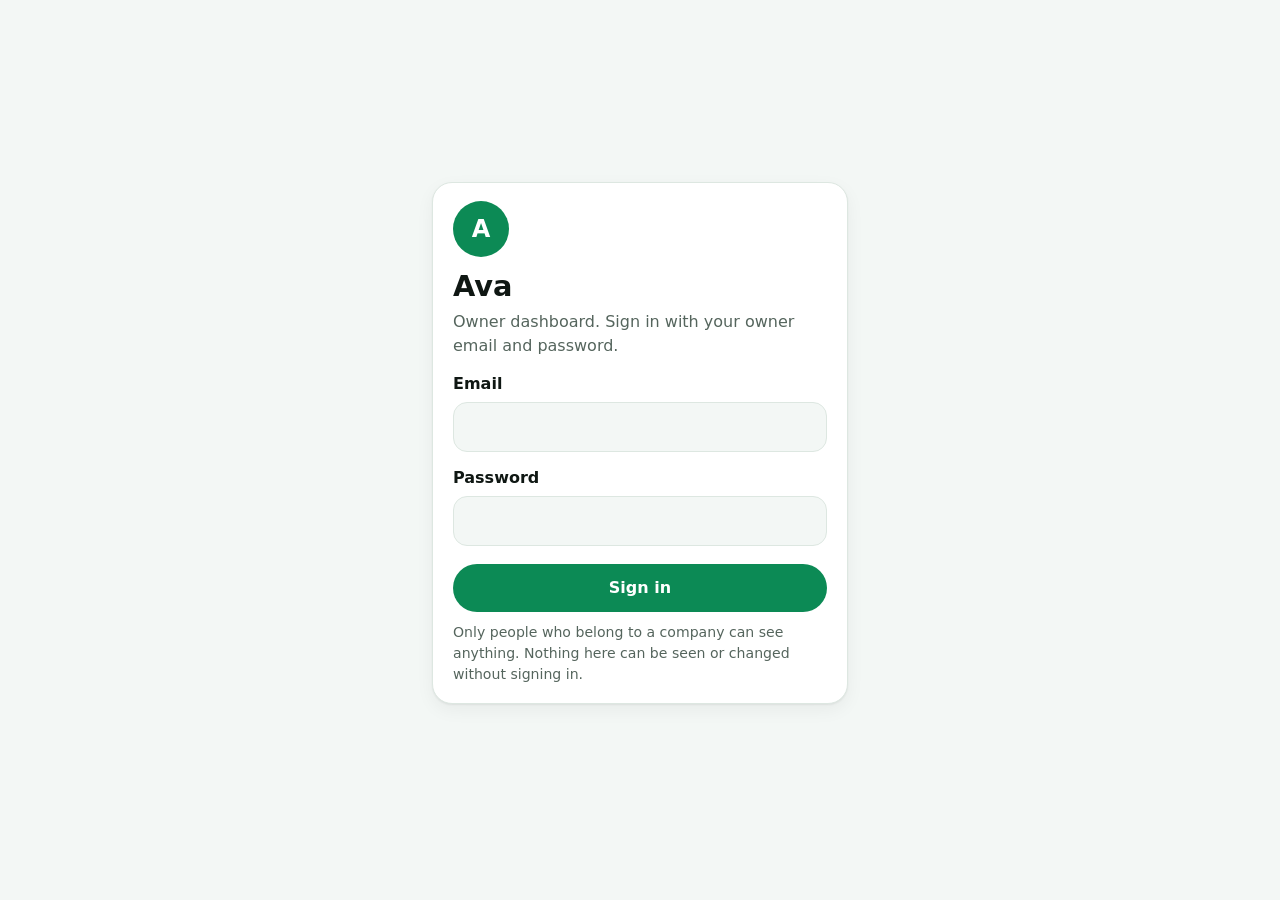
==== index.html @ bf3a56fb "Ava owner dashboard: static page (public project address and public key only) Co-Authored-By: Claude" ====
<!doctype html>
<html lang="en">
<head>
<meta charset="utf-8" />
<meta name="viewport" content="width=device-width, initial-scale=1, viewport-fit=cover" />
<meta name="referrer" content="no-referrer" />
<meta name="color-scheme" content="light dark" />
<meta name="theme-color" content="#0c8a55" />
<meta name="apple-mobile-web-app-capable" content="yes" />
<meta name="apple-mobile-web-app-title" content="Ava" />
<!-- Only this page's own files and the project address are allowed. Nothing else can run or be contacted. -->
<meta http-equiv="Content-Security-Policy" content="default-src 'none'; script-src 'self'; style-src 'self'; img-src 'self' data:; connect-src https://mlkknzwrzjqxydgsbqtu.supabase.co; base-uri 'none'; form-action 'none'" />
<title>Ava</title>
<link rel="icon" href="data:," />
<link rel="stylesheet" href="./css/theme.css" />
<link rel="stylesheet" href="./css/layout.css" />
</head>
<body>

<!-- SIGN IN -->
<main id="signin" class="signin" hidden>
  <div class="card signin-card">
    <div class="brand big" aria-hidden="true">A</div>
    <h1>Ava</h1>
    <p class="muted">Owner dashboard. Sign in with your owner email and password.</p>
    <form id="signin-form" autocomplete="on">
      <label class="field" for="email">Email</label>
      <input id="email" name="username" type="email" autocomplete="username" required />
      <label class="field" for="password">Password</label>
      <input id="password" name="password" type="password" autocomplete="current-password" required />
      <button id="signin-btn" class="btn primary block" type="submit">Sign in</button>
      <p id="signin-error" class="notice bad" role="alert" hidden></p>
    </form>
    <p class="muted small">Only people who belong to a company can see anything. Nothing here can be seen or changed without signing in.</p>
  </div>
</main>

<!-- THE DASHBOARD -->
<div class="app" id="app" hidden>
  <nav class="strip" id="strip" aria-label="Main menu"></nav>
  <aside class="list" id="list" aria-label="List"></aside>
  <header class="top" id="top"></header>
  <main class="main" id="main" tabindex="-1"></main>
  <nav class="tabbar" id="tabbar" aria-label="Main menu"></nav>
</div>
<div id="sheet-root"></div>

<script type="module" src="./js/app.js"></script>
</body>
</html>
---- css/theme.css ----
/* Colours and type for the design preview. Green + black + white. Light and dark.
   "auto" follows the device; the preview control can force Light or Dark (data-theme on the page). */
:root {
  --bg: #f3f7f5; --panel: #ffffff; --card: #ffffff; --tile: #e3f5ec; --tile-ink: #0b6b43; --line: #dde7e1; --hover: #eef5f1; --selected: #e3f5ec;
  --ink: #0f1713; --muted: #55655d; --faint: #8a9992;
  --accent: #0c8a55; --accent-ink: #ffffff; --accent-soft: #d3efe0;
  --hero: #0c8a55; --hero-ink: #ffffff; --hero-soft: rgba(255, 255, 255, 0.18);
  --good: #0b6b43; --good-bg: #dff3e8; --warn: #8a4b00; --warn-bg: #fff1d6; --bad: #a3231a; --bad-bg: #fde6e3; --soon: #5a5f6b; --soon-bg: #eceef2;
  --stop: #c42b1f; --stop-ink: #ffffff; --stop-bg: #fde6e3;
  --pretend: #f59e0b; --pretend-ink: #1a1203;
  --shadow: 0 1px 2px rgba(15, 23, 19, 0.06), 0 6px 18px rgba(15, 23, 19, 0.05);
  --radius: 20px; --radius-sm: 14px;
  --font: system-ui, -apple-system, "Segoe UI", Roboto, "Helvetica Neue", Arial, sans-serif;
}
@media (prefers-color-scheme: dark) {
  :root:not([data-theme="light"]) {
    --bg: #0b0d0c; --panel: #121514; --card: #1a1e1c; --tile: #14302a; --tile-ink: #3fe0b2; --line: #272d2a; --hover: #1d2220; --selected: #17342d;
    --ink: #f3f6f4; --muted: #a0aca6; --faint: #6f7c76;
    --accent: #2bd9aa; --accent-ink: #04201a; --accent-soft: #123a31;
    --hero: #22cfa1; --hero-ink: #03211a; --hero-soft: rgba(3, 33, 26, 0.16);
    --good: #4fe3b6; --good-bg: #123a31; --warn: #ffc56b; --warn-bg: #3a2a0a; --bad: #ff9a90; --bad-bg: #3d1713; --soon: #a9b1bd; --soon-bg: #232830;
    --stop: #ff5a4d; --stop-ink: #1b0300; --stop-bg: #3d1713;
    --shadow: none;
  }
}
:root[data-theme="dark"] {
  --bg: #0b0d0c; --panel: #121514; --card: #1a1e1c; --tile: #14302a; --tile-ink: #3fe0b2; --line: #272d2a; --hover: #1d2220; --selected: #17342d;
  --ink: #f3f6f4; --muted: #a0aca6; --faint: #6f7c76;
  --accent: #2bd9aa; --accent-ink: #04201a; --accent-soft: #123a31;
  --hero: #22cfa1; --hero-ink: #03211a; --hero-soft: rgba(3, 33, 26, 0.16);
  --good: #4fe3b6; --good-bg: #123a31; --warn: #ffc56b; --warn-bg: #3a2a0a; --bad: #ff9a90; --bad-bg: #3d1713; --soon: #a9b1bd; --soon-bg: #232830;
  --stop: #ff5a4d; --stop-ink: #1b0300; --stop-bg: #3d1713;
  --shadow: none;
}
* { box-sizing: border-box; }
html { -webkit-text-size-adjust: 100%; }
body { margin: 0; background: var(--bg); color: var(--ink); font: 16px/1.5 var(--font); }
[hidden] { display: none !important; }
button { font: inherit; color: inherit; }
h1, h2, h3, p { margin: 0; }
.sr-only { position: absolute; width: 1px; height: 1px; overflow: hidden; clip: rect(0 0 0 0); white-space: nowrap; }
:focus-visible { outline: 3px solid var(--accent); outline-offset: 2px; border-radius: 8px; }
@media (prefers-reduced-motion: reduce) { * { transition: none !important; animation: none !important; } }
---- css/layout.css ----
/* Layout and components for the design preview.
   Computer (900px and wider): thin icon strip | wider list panel | main area, with the branch switcher and Emergency stop in the top bar.
   Phone: one column, big rounded cards, bottom tab bar. */

.app { display: grid; height: 100vh; height: 100dvh; grid-template-columns: 6.25rem clamp(15rem, 32vw, 21.5rem) minmax(0, 1fr); grid-template-rows: auto minmax(0, 1fr); grid-template-areas: "strip list top" "strip list main"; }
.strip { grid-area: strip; background: var(--panel); border-right: 1px solid var(--line); display: flex; flex-direction: column; align-items: center; gap: 6px; padding: 14px 0; overflow-y: auto; }
.list { grid-area: list; background: var(--panel); border-right: 1px solid var(--line); overflow-y: auto; display: flex; flex-direction: column; min-width: 0; }
.top { grid-area: top; background: var(--bg); border-bottom: 1px solid var(--line); padding: 12px 24px; display: flex; flex-direction: column; gap: 8px; min-width: 0; }
.main { grid-area: main; overflow-y: auto; padding: 22px 24px 48px; min-width: 0; outline: none; }
.tabbar { grid-area: tabs; display: none; }

/* ---- icon strip ---- */
.brand { width: 46px; height: 46px; border-radius: 50%; background: var(--accent); color: var(--accent-ink); display: grid; place-items: center; font-weight: 800; font-size: 1.25rem; margin-bottom: 10px; flex: 0 0 auto; }
.strip-btn { position: relative; width: calc(100% - 14px); padding: 9px 2px 7px; border: 0; background: none; border-radius: 16px; color: var(--muted); display: flex; flex-direction: column; align-items: center; gap: 3px; cursor: pointer; font-size: .75rem; font-weight: 600; line-height: 1.15; text-align: center; }
.strip-btn > span:not(.dotsoon) { display: block; max-width: 100%; white-space: nowrap; letter-spacing: 0; }
.strip-btn:hover { background: var(--hover); color: var(--ink); }
.strip-btn[aria-current="page"] { background: var(--selected); color: var(--accent); }
.strip-btn .dotsoon { position: absolute; top: 6px; right: 14px; width: 8px; height: 8px; border-radius: 50%; background: var(--faint); }
.strip-gap { flex: 1 1 auto; }

/* ---- top bar ---- */
.top-row { display: flex; align-items: center; gap: 10px; min-width: 0; }
.top .brand { display: none; margin: 0; width: 40px; height: 40px; font-size: 1.1rem; }
.branch { position: relative; flex: 1 1 auto; min-width: 0; max-width: 26rem; display: flex; align-items: center; gap: 8px; background: var(--card); border: 1px solid var(--line); border-radius: 999px; padding: 0 14px; height: 48px; }
.branch select { appearance: none; -webkit-appearance: none; border: 0; background: transparent; color: var(--ink); font: inherit; font-weight: 700; width: 100%; min-width: 0; height: 100%; padding-right: 8px; text-overflow: ellipsis; cursor: pointer; }
.branch select:disabled { cursor: default; opacity: 1; -webkit-text-fill-color: var(--ink); }
.branch select option { color: #111; background: #fff; }
.branch .caret { color: var(--muted); font-size: .8rem; pointer-events: none; }
.btn { display: inline-flex; align-items: center; justify-content: center; gap: 8px; min-height: 48px; padding: 0 20px; border-radius: 999px; border: 2px solid transparent; font-weight: 700; cursor: pointer; background: var(--card); color: var(--ink); }
.btn:disabled { opacity: .5; cursor: not-allowed; }
.btn.stop { background: var(--stop); color: var(--stop-ink); flex: 0 0 auto; }
.btn.resume { background: var(--accent); color: var(--accent-ink); flex: 0 0 auto; }
.btn.primary { background: var(--accent); color: var(--accent-ink); }
.btn.ghost { border-color: var(--line); background: transparent; }
.btn.block { width: 100%; }
.pretend { background: var(--pretend); color: var(--pretend-ink); border-radius: 12px; padding: 6px 12px; font-size: .88rem; }
.stopped { background: var(--stop-bg); color: var(--bad); border: 2px solid var(--stop); border-radius: 12px; padding: 8px 12px; font-size: .92rem; font-weight: 600; }
.scopenote { color: var(--muted); font-size: .85rem; display: flex; gap: 6px; align-items: center; }

/* ---- list panel ---- */
.list-head { padding: 18px 18px 8px; position: sticky; top: 0; background: var(--panel); z-index: 2; }
.list-head h2 { font-size: 1.15rem; margin-bottom: 10px; display: flex; align-items: center; gap: 8px; }
.searchbox { display: flex; align-items: center; gap: 8px; background: var(--bg); border: 1px solid var(--line); border-radius: 999px; padding: 0 14px; height: 42px; color: var(--muted); }
.searchbox input { flex: 1; min-width: 0; border: 0; background: transparent; color: var(--ink); font: inherit; height: 100%; outline: none; }
.list-body { padding: 6px 10px 20px; display: flex; flex-direction: column; gap: 2px; }
.list-label { font-size: .78rem; text-transform: uppercase; letter-spacing: .06em; color: var(--faint); padding: 14px 10px 4px; font-weight: 700; }
.item { display: block; width: 100%; text-align: left; background: none; border: 0; border-radius: 14px; padding: 10px 12px; cursor: pointer; }
.item:hover { background: var(--hover); }
.item[aria-current="true"] { background: var(--selected); }
.item .t { font-weight: 650; display: block; overflow: hidden; text-overflow: ellipsis; }
.item .s { color: var(--muted); font-size: .86rem; display: block; margin-top: 1px; }
.item .row { display: flex; justify-content: space-between; align-items: center; gap: 8px; }
.item.soon { opacity: .7; cursor: default; }
.empty { color: var(--muted); text-align: center; padding: 28px 12px; }

/* ---- cards and parts ---- */
.page-title { font-size: 1.5rem; font-weight: 800; margin: 2px 0 14px; display: flex; align-items: center; gap: 10px; flex-wrap: wrap; }
.back { display: none; align-items: center; gap: 4px; background: none; border: 0; color: var(--accent); font-weight: 700; padding: 6px 0; margin-bottom: 4px; cursor: pointer; }
.card { background: var(--card); border: 1px solid var(--line); border-radius: var(--radius); padding: 18px 20px; box-shadow: var(--shadow); margin-bottom: 14px; }
.card h3 { font-size: 1.05rem; margin-bottom: 4px; }
.muted { color: var(--muted); }
.small { font-size: .88rem; }
.hero { background: var(--hero); color: var(--hero-ink); border: 0; position: relative; }
.hero .label { font-size: .92rem; font-weight: 600; opacity: .9; display: flex; align-items: center; gap: 6px; }
.hero .big { font-size: 2.1rem; font-weight: 800; line-height: 1.15; margin: 6px 0 2px; }
.hero .sub { opacity: .92; }
.hero .pill { position: absolute; top: 16px; right: 16px; }
.pill-btn { display: inline-flex; align-items: center; gap: 6px; background: transparent; color: inherit; border: 1.5px solid currentColor; border-radius: 999px; padding: 8px 16px; font-weight: 700; cursor: pointer; min-height: 40px; }
.pill-btn:disabled { opacity: .45; cursor: not-allowed; }
.latest { display: flex; align-items: center; gap: 10px; background: var(--card); border: 1px solid var(--line); border-radius: 0 0 var(--radius) var(--radius); padding: 10px 16px; margin: -16px 0 14px; padding-top: 22px; font-size: .92rem; color: var(--muted); }
.latest .txt { flex: 1; min-width: 0; overflow: hidden; text-overflow: ellipsis; white-space: nowrap; color: var(--ink); }
.latest button { background: none; border: 0; color: var(--accent); font-weight: 700; cursor: pointer; white-space: nowrap; }

.tiles { display: grid; grid-template-columns: repeat(4, 1fr); gap: 8px; }
.tile { position: relative; display: flex; flex-direction: column; align-items: center; gap: 8px; background: none; border: 0; padding: 6px 2px; cursor: pointer; font-weight: 600; font-size: .92rem; text-align: center; }
.tile .ic { width: 62px; height: 62px; border-radius: 20px; background: var(--tile); color: var(--tile-ink); display: grid; place-items: center; }
.tile.danger .ic { background: var(--stop-bg); color: var(--stop); }
.tile:disabled { opacity: .5; cursor: not-allowed; }
.tile .flag { position: absolute; top: -2px; right: 6px; font-size: .66rem; font-weight: 800; background: var(--soon-bg); color: var(--soon); border-radius: 999px; padding: 1px 7px; }

.badge { display: inline-block; font-size: .78rem; font-weight: 700; padding: 2px 10px; border-radius: 999px; background: var(--soon-bg); color: var(--soon); white-space: nowrap; }
.badge.good { background: var(--good-bg); color: var(--good); }
.badge.warn { background: var(--warn-bg); color: var(--warn); }
.badge.bad { background: var(--bad-bg); color: var(--bad); }
.badge.soon { background: var(--soon-bg); color: var(--soon); }
.bar { height: 10px; background: var(--line); border-radius: 999px; overflow: hidden; margin: 8px 0 4px; }
.bar > span { display: block; height: 100%; width: 100%; background: var(--accent); transform-origin: left center; transform: scaleX(0); }
@media (prefers-reduced-motion: no-preference) { .bar > span { transition: transform .4s ease; } }
.row2 { display: flex; justify-content: space-between; align-items: flex-start; gap: 10px; }
.cardlist { display: grid; gap: 0; }
.cardlist > .li { padding: 12px 0; border-top: 1px solid var(--line); }
.cardlist > .li:first-child { border-top: 0; padding-top: 2px; }
.when { color: var(--faint); font-size: .82rem; }
.notice { border-radius: 14px; padding: 12px 14px; margin: 12px 0; background: var(--good-bg); color: var(--good); font-weight: 600; }
.notice.warn { background: var(--warn-bg); color: var(--warn); }
.kv { display: grid; grid-template-columns: 9rem 1fr; gap: 6px 14px; margin-top: 10px; }
.kv dt { color: var(--muted); } .kv dd { margin: 0; }
.previewbar { border: 2px dashed var(--line); border-radius: 16px; padding: 10px 14px; margin-bottom: 16px; display: flex; flex-wrap: wrap; gap: 8px 18px; align-items: center; font-size: .88rem; color: var(--muted); }
.seg { display: inline-flex; background: var(--bg); border: 1px solid var(--line); border-radius: 999px; padding: 3px; gap: 2px; }
.seg button { border: 0; background: transparent; border-radius: 999px; padding: 5px 12px; cursor: pointer; font-weight: 650; color: var(--muted); display: inline-flex; align-items: center; gap: 5px; }
.seg button[aria-pressed="true"] { background: var(--accent); color: var(--accent-ink); }
.soonbox { border: 2px dashed var(--line); border-radius: var(--radius); padding: 22px; text-align: center; margin-bottom: 14px; }
.soonbox p { max-width: 34rem; margin: 8px auto 0; color: var(--muted); }
.ghostrow { display: flex; justify-content: space-between; gap: 10px; padding: 12px 14px; border: 1px dashed var(--line); border-radius: 14px; color: var(--muted); margin-bottom: 8px; }
.board { display: grid; grid-template-columns: repeat(4, minmax(0, 1fr)); gap: 10px; margin-top: 14px; }
.board > div { border: 1px dashed var(--line); border-radius: 14px; padding: 12px 10px; min-height: 120px; color: var(--muted); font-size: .88rem; }
.board b { display: block; color: var(--ink); margin-bottom: 6px; }

/* ---- sheet (opens from the bottom on a phone, in the middle on a computer) ---- */
.overlay { position: fixed; inset: 0; background: rgba(0, 0, 0, .5); display: grid; place-items: center; z-index: 20; padding: 16px; }
.sheet { background: var(--card); color: var(--ink); border-radius: 24px; padding: 22px; width: min(30rem, 100%); max-height: 88vh; overflow: auto; border: 1px solid var(--line); }
.sheet h2 { font-size: 1.25rem; margin-bottom: 6px; }
.sheet .menu { display: grid; gap: 4px; margin-top: 10px; }
.sheet .menu button { display: flex; align-items: center; gap: 12px; text-align: left; background: none; border: 0; padding: 12px; border-radius: 14px; cursor: pointer; font-weight: 650; }
.sheet .menu button:hover { background: var(--hover); }

/* ---- PHONE ---- */
@media (max-width: 899px) {
  .app { grid-template-columns: minmax(0, 1fr); grid-template-rows: auto minmax(0, 1fr) auto; grid-template-areas: "top" "main" "tabs"; }
  .strip { display: none; }
  .list { grid-area: main; border-right: 0; background: var(--bg); }
  .list-head { background: var(--bg); }
  .app[data-pane="main"] .list { display: none; }
  .app[data-pane="list"] .main { display: none; }
  .top { padding: 10px 14px 8px; }
  .branch { height: 44px; }
  .btn.stop, .btn.resume { min-height: 44px; padding: 0 14px; }
  .main { padding: 14px 14px 24px; }
  .page-title { font-size: 1.35rem; }
  .app[data-pane="main"][data-section]:not([data-section="home"]) .back { display: inline-flex; }
  .item { background: var(--card); border: 1px solid var(--line); border-radius: var(--radius-sm); padding: 14px; margin-bottom: 8px; }
  .item[aria-current="true"] { background: var(--card); }
  .list-body { padding: 6px 14px 20px; gap: 0; }
  .list-label { padding-left: 4px; }
  .tabbar { display: grid; grid-template-columns: repeat(5, 1fr); background: var(--panel); border-top: 1px solid var(--line); padding-bottom: env(safe-area-inset-bottom); }
  .tab { position: relative; border: 0; background: none; padding: 8px 2px 8px; display: flex; flex-direction: column; align-items: center; gap: 2px; font-size: .74rem; font-weight: 650; color: var(--muted); cursor: pointer; min-height: 62px; }
  .tab[aria-current="page"] { color: var(--accent); }
  .tab .dotsoon { position: absolute; top: 8px; right: calc(50% - 20px); width: 8px; height: 8px; border-radius: 50%; background: var(--faint); }
  .hero .big { font-size: 1.8rem; }
  .overlay { align-items: end; padding: 0; }
  .sheet { border-radius: 24px 24px 0 0; width: 100%; padding-bottom: calc(22px + env(safe-area-inset-bottom)); }
  .kv { grid-template-columns: 1fr; gap: 0; } .kv dd { margin-bottom: 8px; }
  .board { grid-template-columns: repeat(2, minmax(0, 1fr)); }
  .phone-only { display: block; }
}
@media (min-width: 900px) { .phone-only { display: none; } }
@media (max-width: 380px) { .tile .ic { width: 54px; height: 54px; } .btn.stop span.long { display: none; } }

.textbtn { background: none; border: 0; color: var(--accent); font-weight: 700; cursor: pointer; padding: 4px 0; }

@media (max-width: 899px) { .wide-only { display: none; } .top .brand { display: none; } }
@media (max-width: 899px) { .branch > svg { display: none; } .branch { padding: 0 12px; } .btn.stop, .btn.resume { padding: 0 12px; gap: 6px; font-size: .95rem; } }

/* ---- real dashboard additions ---- */
.signin { min-height: 100vh; min-height: 100dvh; display: grid; place-items: center; padding: 20px; background: var(--bg); }
.signin-card { width: min(26rem, 100%); }
.signin-card h1 { font-size: 1.8rem; margin: 6px 0 2px; }
.brand.big { width: 56px; height: 56px; font-size: 1.5rem; margin: 0 0 8px; }
.field { display: block; margin-top: 14px; font-weight: 650; }
input[type="email"], input[type="password"], input[type="search"] { font: inherit; }
.signin-card input { width: 100%; height: 50px; margin-top: 6px; padding: 0 14px; border-radius: 14px; border: 1px solid var(--line); background: var(--bg); color: var(--ink); }
.signin-card .btn { margin: 18px 0 10px; }
.notice.bad { background: var(--bad-bg); color: var(--bad); }
.notice.neutral { background: var(--card); color: var(--ink); border: 1px solid var(--line); font-weight: 500; }
.notice.wait { background: var(--accent-soft); color: var(--accent); }
.notice details { margin-top: 4px; font-weight: 400; font-size: .85rem; }
.loaderr { margin-bottom: 14px; }
.chips { display: flex; flex-wrap: wrap; gap: 6px; margin-top: 10px; }
.chips button { border: 1px solid var(--line); background: var(--bg); border-radius: 999px; padding: 4px 12px; cursor: pointer; font-weight: 650; color: var(--muted); }
.chips button[aria-pressed="true"] { background: var(--accent); color: var(--accent-ink); border-color: var(--accent); }
.bigbtn { min-height: 58px; font-size: 1.05rem; }
.foot { text-align: center; color: var(--faint); font-size: .85rem; margin-top: 18px; }
.sheet .rowbtn { display: flex; align-items: center; gap: 12px; width: 100%; text-align: left; background: none; border: 0; padding: 12px; border-radius: 14px; cursor: pointer; font-weight: 650; }
.sheet .rowbtn:hover { background: var(--hover); }
.sheet h3 { margin: 16px 0 6px; font-size: .95rem; color: var(--muted); }
.mainnote { color: var(--muted); font-size: .88rem; margin: -4px 0 14px; }
details.d { margin-top: 6px; font-size: .85rem; color: var(--muted); }
.strip-foot { margin-top: auto; display: flex; flex-direction: column; align-items: center; gap: 6px; width: 100%; }
.linkrow { display: block; width: 100%; text-align: left; background: none; border: 0; cursor: pointer; color: inherit; }
.card.item { display: block; text-align: left; cursor: pointer; width: 100%; }
.card.item .t { font-weight: 700; }
.pick { width: 100%; height: 48px; margin-top: 6px; padding: 0 12px; border-radius: 14px; border: 1px solid var(--line); background: var(--bg); color: var(--ink); font: inherit; }
.bigbtn { min-height: 56px; margin-top: 12px; }
/* keep the content readable on very wide screens */
.main > * { max-width: 56rem; margin-left: auto; margin-right: auto; }
/* a very long word (for example a long company name with no spaces) must wrap, never push the page sideways */
.main, .list, .top, .sheet { overflow-wrap: anywhere; }
.page-title { min-width: 0; }
.main { overflow-x: hidden; }
/* hero: the Run search button never sits on top of the text */
.hero .label { padding-right: 9.5rem; }
.tile, .tile span { overflow-wrap: normal; word-break: normal; hyphens: none; }
@media (max-width: 899px) {
  .hero .pill { position: static; margin-top: 14px; }
  .hero .label { padding-right: 0; }
  .tile { font-size: .85rem; }
}
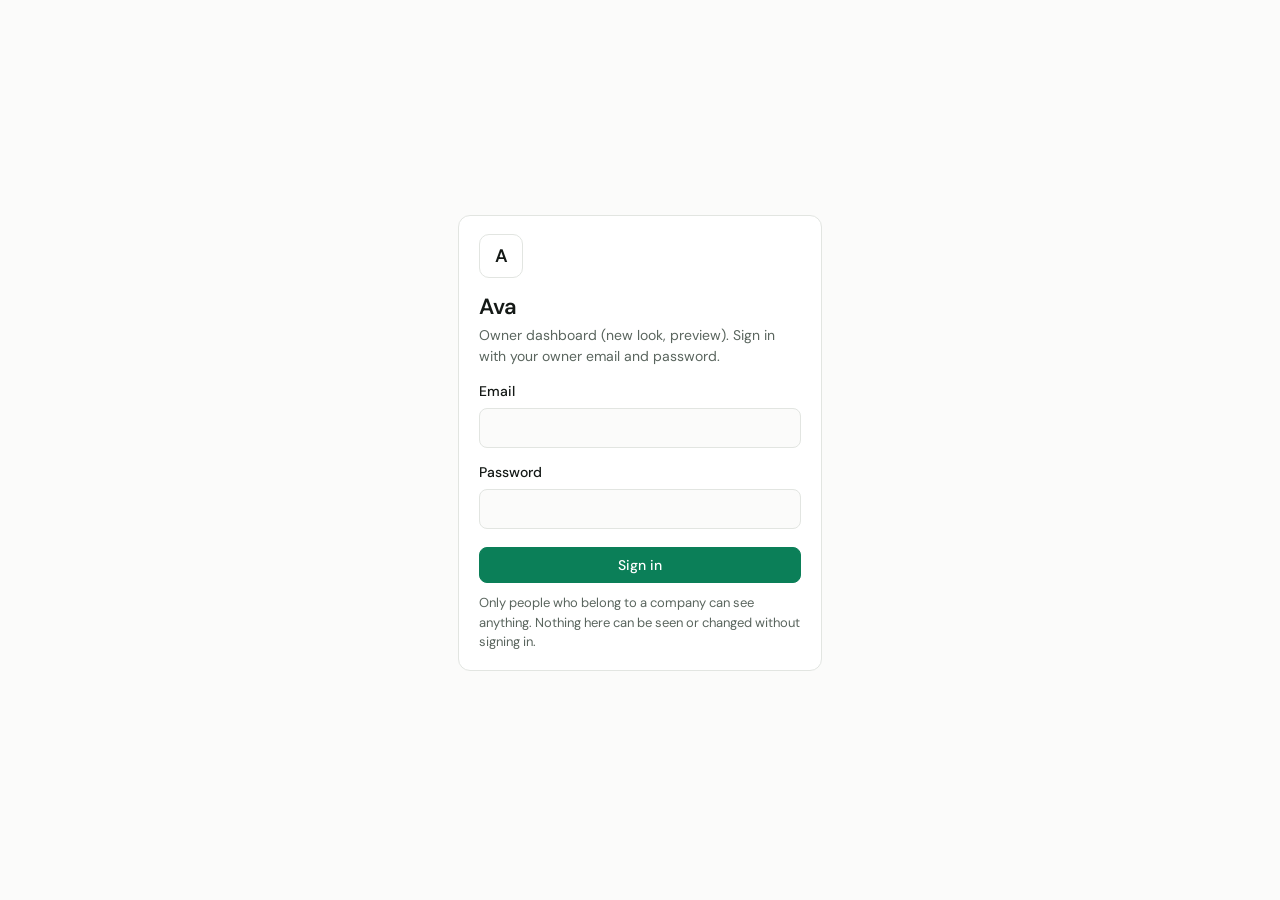
==== commit 68951bb9: "Dashboard look 3 at the normal address" ====
--- a/index.html
+++ b/index.html
@@ -5,15 +5,17 @@
 <meta name="viewport" content="width=device-width, initial-scale=1, viewport-fit=cover" />
 <meta name="referrer" content="no-referrer" />
 <meta name="color-scheme" content="light dark" />
-<meta name="theme-color" content="#0c8a55" />
+<meta name="theme-color" content="#0d0f0e" />
 <meta name="apple-mobile-web-app-capable" content="yes" />
 <meta name="apple-mobile-web-app-title" content="Ava" />
 <!-- Only this page's own files and the project address are allowed. Nothing else can run or be contacted. -->
-<meta http-equiv="Content-Security-Policy" content="default-src 'none'; script-src 'self'; style-src 'self'; img-src 'self' data:; connect-src https://mlkknzwrzjqxydgsbqtu.supabase.co; base-uri 'none'; form-action 'none'" />
+<meta http-equiv="Content-Security-Policy" content="default-src 'none'; script-src 'self'; style-src 'self'; font-src 'self'; img-src 'self' data:; connect-src https://mlkknzwrzjqxydgsbqtu.supabase.co; base-uri 'none'; form-action 'none'" />
 <title>Ava</title>
 <link rel="icon" href="data:," />
 <link rel="stylesheet" href="./css/theme.css" />
 <link rel="stylesheet" href="./css/layout.css" />
+<link rel="stylesheet" href="./css/parts.css" />
+<link rel="stylesheet" href="./css/screens.css" />
 </head>
 <body>
 
@@ -22,7 +24,7 @@
   <div class="card signin-card">
     <div class="brand big" aria-hidden="true">A</div>
     <h1>Ava</h1>
-    <p class="muted">Owner dashboard. Sign in with your owner email and password.</p>
+    <p class="muted">Owner dashboard (new look, preview). Sign in with your owner email and password.</p>
     <form id="signin-form" autocomplete="on">
       <label class="field" for="email">Email</label>
       <input id="email" name="username" type="email" autocomplete="username" required />
@@ -37,9 +39,10 @@
 
 <!-- THE DASHBOARD -->
 <div class="app" id="app" hidden>
+  <div class="pausebar" id="pausebar" role="alert" hidden></div>
   <nav class="strip" id="strip" aria-label="Main menu"></nav>
-  <aside class="list" id="list" aria-label="List"></aside>
   <header class="top" id="top"></header>
+  <aside class="panel" id="panel" aria-label="In this section"></aside>
   <main class="main" id="main" tabindex="-1"></main>
   <nav class="tabbar" id="tabbar" aria-label="Main menu"></nav>
 </div>
--- a/css/theme.css
+++ b/css/theme.css
@@ -1,43 +1,51 @@
-/* Colours and type for the design preview. Green + black + white. Light and dark.
-   "auto" follows the device; the preview control can force Light or Dark (data-theme on the page). */
+/* Ava owner dashboard, look 3. Fonts are bundled (no outside request). Colours are the approved tokens, light and dark.
+   Appearance "Auto" follows the device; Light and Dark are forced with data-theme on the page.
+   Colour rules: green only for the ONE main button on a screen, the selected menu item, and "on" or "healthy". Amber = needs attention. Red = paused, danger, errors. */
+@font-face { font-family: "DM Sans"; font-style: normal; font-weight: 400; font-display: swap; src: url("../fonts/dm-sans-400.woff2") format("woff2"); }
+@font-face { font-family: "DM Sans"; font-style: normal; font-weight: 500; font-display: swap; src: url("../fonts/dm-sans-500.woff2") format("woff2"); }
+@font-face { font-family: "DM Sans"; font-style: normal; font-weight: 600; font-display: swap; src: url("../fonts/dm-sans-600.woff2") format("woff2"); }
+
 :root {
-  --bg: #f3f7f5; --panel: #ffffff; --card: #ffffff; --tile: #e3f5ec; --tile-ink: #0b6b43; --line: #dde7e1; --hover: #eef5f1; --selected: #e3f5ec;
-  --ink: #0f1713; --muted: #55655d; --faint: #8a9992;
-  --accent: #0c8a55; --accent-ink: #ffffff; --accent-soft: #d3efe0;
-  --hero: #0c8a55; --hero-ink: #ffffff; --hero-soft: rgba(255, 255, 255, 0.18);
-  --good: #0b6b43; --good-bg: #dff3e8; --warn: #8a4b00; --warn-bg: #fff1d6; --bad: #a3231a; --bad-bg: #fde6e3; --soon: #5a5f6b; --soon-bg: #eceef2;
-  --stop: #c42b1f; --stop-ink: #ffffff; --stop-bg: #fde6e3;
-  --pretend: #f59e0b; --pretend-ink: #1a1203;
-  --shadow: 0 1px 2px rgba(15, 23, 19, 0.06), 0 6px 18px rgba(15, 23, 19, 0.05);
-  --radius: 20px; --radius-sm: 14px;
-  --font: system-ui, -apple-system, "Segoe UI", Roboto, "Helvetica Neue", Arial, sans-serif;
+  --bg: #fbfbfa; --panel: #f4f5f3; --rail: #eef0ed; --card: #ffffff; --line: #e2e5e1; --text: #141916; --muted: #5a655e;
+  --accent: #0b7f58; --accentText: #0a7a55; --accentSoft: rgba(11, 127, 88, .10); --onAccent: #ffffff; --dot: #18a36b;
+  --warn: #8a5d05; --warnSoft: rgba(138, 93, 5, .10); --danger: #b83232; --dangerSoft: rgba(184, 50, 50, .08); --track: #e6e9e5; --sel: #e9ece8;
+  --overlay: rgba(20, 25, 22, .38);
+  --font: "DM Sans", system-ui, -apple-system, "Segoe UI", Roboto, Arial, sans-serif;
+  --s: 1;
+  --row: 44px;
+  color-scheme: light;
 }
 @media (prefers-color-scheme: dark) {
   :root:not([data-theme="light"]) {
-    --bg: #0b0d0c; --panel: #121514; --card: #1a1e1c; --tile: #14302a; --tile-ink: #3fe0b2; --line: #272d2a; --hover: #1d2220; --selected: #17342d;
-    --ink: #f3f6f4; --muted: #a0aca6; --faint: #6f7c76;
-    --accent: #2bd9aa; --accent-ink: #04201a; --accent-soft: #123a31;
-    --hero: #22cfa1; --hero-ink: #03211a; --hero-soft: rgba(3, 33, 26, 0.16);
-    --good: #4fe3b6; --good-bg: #123a31; --warn: #ffc56b; --warn-bg: #3a2a0a; --bad: #ff9a90; --bad-bg: #3d1713; --soon: #a9b1bd; --soon-bg: #232830;
-    --stop: #ff5a4d; --stop-ink: #1b0300; --stop-bg: #3d1713;
-    --shadow: none;
+    --bg: #0d0f0e; --panel: #101312; --rail: #0b0d0c; --card: #141816; --line: #232927; --text: #e2e6e3; --muted: #9aa59f;
+    --accent: #2fbf7c; --accentText: #52d89b; --accentSoft: rgba(47, 191, 124, .13); --onAccent: #06150e; --dot: #3dd68c;
+    --warn: #e8b65f; --warnSoft: rgba(232, 182, 95, .12); --danger: #ff7a7a; --dangerSoft: rgba(255, 122, 122, .10); --track: #252c29; --sel: #181d1b;
+    --overlay: rgba(0, 0, 0, .55);
+    color-scheme: dark;
   }
 }
 :root[data-theme="dark"] {
-  --bg: #0b0d0c; --panel: #121514; --card: #1a1e1c; --tile: #14302a; --tile-ink: #3fe0b2; --line: #272d2a; --hover: #1d2220; --selected: #17342d;
-  --ink: #f3f6f4; --muted: #a0aca6; --faint: #6f7c76;
-  --accent: #2bd9aa; --accent-ink: #04201a; --accent-soft: #123a31;
-  --hero: #22cfa1; --hero-ink: #03211a; --hero-soft: rgba(3, 33, 26, 0.16);
-  --good: #4fe3b6; --good-bg: #123a31; --warn: #ffc56b; --warn-bg: #3a2a0a; --bad: #ff9a90; --bad-bg: #3d1713; --soon: #a9b1bd; --soon-bg: #232830;
-  --stop: #ff5a4d; --stop-ink: #1b0300; --stop-bg: #3d1713;
-  --shadow: none;
+  --bg: #0d0f0e; --panel: #101312; --rail: #0b0d0c; --card: #141816; --line: #232927; --text: #e2e6e3; --muted: #9aa59f;
+  --accent: #2fbf7c; --accentText: #52d89b; --accentSoft: rgba(47, 191, 124, .13); --onAccent: #06150e; --dot: #3dd68c;
+  --warn: #e8b65f; --warnSoft: rgba(232, 182, 95, .12); --danger: #ff7a7a; --dangerSoft: rgba(255, 122, 122, .10); --track: #252c29; --sel: #181d1b;
+  --overlay: rgba(0, 0, 0, .55);
+  color-scheme: dark;
 }
+/* text size (Settings > General) and row density */
+:root[data-size="small"] { --s: .93; }
+:root[data-size="large"] { --s: 1.14; }
+:root[data-density="compact"] { --row: 36px; }
+
 * { box-sizing: border-box; }
-html { -webkit-text-size-adjust: 100%; }
-body { margin: 0; background: var(--bg); color: var(--ink); font: 16px/1.5 var(--font); }
+html { font-size: calc(14px * var(--s)); -webkit-text-size-adjust: 100%; }
+body { margin: 0; background: var(--bg); color: var(--text); font: 400 1rem/1.5 var(--font); -webkit-font-smoothing: antialiased; }
 [hidden] { display: none !important; }
-button { font: inherit; color: inherit; }
-h1, h2, h3, p { margin: 0; }
+button, input, select, textarea { font: inherit; color: inherit; }
+h1, h2, h3, h4, p { margin: 0; }
+h1, h2, h3, h4, strong, b { font-weight: 600; }
+a { color: inherit; }
 .sr-only { position: absolute; width: 1px; height: 1px; overflow: hidden; clip: rect(0 0 0 0); white-space: nowrap; }
-:focus-visible { outline: 3px solid var(--accent); outline-offset: 2px; border-radius: 8px; }
+:focus-visible { outline: 2px solid var(--text); outline-offset: 2px; border-radius: 6px; }
+::selection { background: var(--accentSoft); }
 @media (prefers-reduced-motion: reduce) { * { transition: none !important; animation: none !important; } }
+.ico { flex: 0 0 auto; display: block; }
--- a/css/layout.css
+++ b/css/layout.css
@@ -1,197 +1,101 @@
-/* Layout and components for the design preview.
-   Computer (900px and wider): thin icon strip | wider list panel | main area, with the branch switcher and Emergency stop in the top bar.
-   Phone: one column, big rounded cards, bottom tab bar. */
+/* The frame: pause bar, left strip (76px), side panel (224px), top bar, main area; on a phone one column with a bottom bar. */
+.app { display: grid; height: 100vh; height: 100dvh; grid-template-columns: 76px 224px minmax(0, 1fr); grid-template-rows: auto 56px minmax(0, 1fr);
+  grid-template-areas: "pause pause pause" "strip top top" "strip panel main"; background: var(--bg); }
+.pausebar { grid-area: pause; display: flex; align-items: center; justify-content: center; gap: 14px; flex-wrap: wrap; min-height: 40px; padding: 6px 16px; background: var(--dangerSoft); color: var(--danger); border-bottom: 1px solid var(--line); font-weight: 500; }
+.strip { grid-area: strip; background: var(--rail); border-right: 1px solid var(--line); display: flex; flex-direction: column; align-items: center; gap: 4px; padding: 10px 0 12px; overflow-y: auto; }
+.top { grid-area: top; background: var(--bg); border-bottom: 1px solid var(--line); padding: 0 20px; display: flex; align-items: center; gap: 12px; min-width: 0; }
+.panel { grid-area: panel; background: var(--panel); border-right: 1px solid var(--line); overflow-y: auto; display: flex; flex-direction: column; min-width: 0; }
+.main { grid-area: main; overflow-y: auto; min-width: 0; outline: none; padding: 24px 28px 56px; overflow-wrap: anywhere; }
+.tabbar { display: none; }
 
-.app { display: grid; height: 100vh; height: 100dvh; grid-template-columns: 6.25rem clamp(15rem, 32vw, 21.5rem) minmax(0, 1fr); grid-template-rows: auto minmax(0, 1fr); grid-template-areas: "strip list top" "strip list main"; }
-.strip { grid-area: strip; background: var(--panel); border-right: 1px solid var(--line); display: flex; flex-direction: column; align-items: center; gap: 6px; padding: 14px 0; overflow-y: auto; }
-.list { grid-area: list; background: var(--panel); border-right: 1px solid var(--line); overflow-y: auto; display: flex; flex-direction: column; min-width: 0; }
-.top { grid-area: top; background: var(--bg); border-bottom: 1px solid var(--line); padding: 12px 24px; display: flex; flex-direction: column; gap: 8px; min-width: 0; }
-.main { grid-area: main; overflow-y: auto; padding: 22px 24px 48px; min-width: 0; outline: none; }
-.tabbar { grid-area: tabs; display: none; }
-
-/* ---- icon strip ---- */
-.brand { width: 46px; height: 46px; border-radius: 50%; background: var(--accent); color: var(--accent-ink); display: grid; place-items: center; font-weight: 800; font-size: 1.25rem; margin-bottom: 10px; flex: 0 0 auto; }
-.strip-btn { position: relative; width: calc(100% - 14px); padding: 9px 2px 7px; border: 0; background: none; border-radius: 16px; color: var(--muted); display: flex; flex-direction: column; align-items: center; gap: 3px; cursor: pointer; font-size: .75rem; font-weight: 600; line-height: 1.15; text-align: center; }
-.strip-btn > span:not(.dotsoon) { display: block; max-width: 100%; white-space: nowrap; letter-spacing: 0; }
-.strip-btn:hover { background: var(--hover); color: var(--ink); }
-.strip-btn[aria-current="page"] { background: var(--selected); color: var(--accent); }
-.strip-btn .dotsoon { position: absolute; top: 6px; right: 14px; width: 8px; height: 8px; border-radius: 50%; background: var(--faint); }
-.strip-gap { flex: 1 1 auto; }
+/* ---- left strip ---- */
+.brand { width: 36px; height: 36px; border-radius: 10px; border: 1px solid var(--line); background: var(--card); color: var(--text); display: grid; place-items: center; font-weight: 600; font-size: 1.1rem; margin: 2px 0 10px; flex: 0 0 auto; }
+.brand.big { width: 44px; height: 44px; font-size: 1.3rem; margin: 0 0 12px; }
+.nav-btn { position: relative; width: 64px; padding: 8px 0 7px; border: 0; background: none; border-radius: 10px; color: var(--muted); display: flex; flex-direction: column; align-items: center; gap: 4px; cursor: pointer; font-size: 11px; font-weight: 500; line-height: 1.1; }
+.nav-btn:hover { color: var(--text); background: var(--sel); }
+.nav-btn[aria-current="page"] { background: var(--accentSoft); color: var(--accentText); }
+.nav-btn .count { position: absolute; top: 1px; right: 4px; min-width: 18px; height: 18px; padding: 0 5px; border-radius: 9px; background: var(--text); color: var(--bg); font-size: 11px; font-weight: 600; display: grid; place-items: center; }
+.strip-foot { margin-top: auto; display: flex; flex-direction: column; align-items: center; width: 100%; }
 
 /* ---- top bar ---- */
-.top-row { display: flex; align-items: center; gap: 10px; min-width: 0; }
-.top .brand { display: none; margin: 0; width: 40px; height: 40px; font-size: 1.1rem; }
-.branch { position: relative; flex: 1 1 auto; min-width: 0; max-width: 26rem; display: flex; align-items: center; gap: 8px; background: var(--card); border: 1px solid var(--line); border-radius: 999px; padding: 0 14px; height: 48px; }
-.branch select { appearance: none; -webkit-appearance: none; border: 0; background: transparent; color: var(--ink); font: inherit; font-weight: 700; width: 100%; min-width: 0; height: 100%; padding-right: 8px; text-overflow: ellipsis; cursor: pointer; }
-.branch select:disabled { cursor: default; opacity: 1; -webkit-text-fill-color: var(--ink); }
-.branch select option { color: #111; background: #fff; }
-.branch .caret { color: var(--muted); font-size: .8rem; pointer-events: none; }
-.btn { display: inline-flex; align-items: center; justify-content: center; gap: 8px; min-height: 48px; padding: 0 20px; border-radius: 999px; border: 2px solid transparent; font-weight: 700; cursor: pointer; background: var(--card); color: var(--ink); }
-.btn:disabled { opacity: .5; cursor: not-allowed; }
-.btn.stop { background: var(--stop); color: var(--stop-ink); flex: 0 0 auto; }
-.btn.resume { background: var(--accent); color: var(--accent-ink); flex: 0 0 auto; }
-.btn.primary { background: var(--accent); color: var(--accent-ink); }
-.btn.ghost { border-color: var(--line); background: transparent; }
-.btn.block { width: 100%; }
-.pretend { background: var(--pretend); color: var(--pretend-ink); border-radius: 12px; padding: 6px 12px; font-size: .88rem; }
-.stopped { background: var(--stop-bg); color: var(--bad); border: 2px solid var(--stop); border-radius: 12px; padding: 8px 12px; font-size: .92rem; font-weight: 600; }
-.scopenote { color: var(--muted); font-size: .85rem; display: flex; gap: 6px; align-items: center; }
+.picker { position: relative; display: flex; align-items: center; gap: 8px; min-width: 0; max-width: 24rem; height: 40px; padding: 0 12px; border: 1px solid var(--line); background: var(--card); border-radius: 8px; }
+.picker .ico { color: var(--muted); }
+.picker select { appearance: none; -webkit-appearance: none; border: 0; background: transparent; font-weight: 500; min-width: 0; max-width: 15rem; height: 100%; text-overflow: ellipsis; cursor: pointer; padding-right: 4px; color: var(--text); }
+.picker select:disabled { opacity: 1; -webkit-text-fill-color: var(--text); cursor: default; }
+.picker select option { color: #111; background: #fff; }
+.picker .branch { color: var(--muted); white-space: nowrap; font-size: 13px; padding-left: 10px; border-left: 1px solid var(--line); }
+.status-pill { display: inline-flex; align-items: center; gap: 8px; height: 28px; padding: 0 12px; border-radius: 14px; border: 1px solid var(--line); color: var(--muted); font-size: 13px; white-space: nowrap; }
+.status-pill i { width: 8px; height: 8px; border-radius: 50%; background: var(--muted); }
+.status-pill.on i { background: var(--dot); }
+.status-pill.paused { color: var(--danger); background: var(--dangerSoft); border-color: transparent; }
+.status-pill.paused i { background: var(--danger); }
+.top .grow { flex: 1 1 auto; }
+.pretend-chip { display: inline-flex; align-items: center; gap: 6px; height: 28px; padding: 0 12px; border-radius: 14px; background: var(--warnSoft); color: var(--warn); font-size: 13px; font-weight: 500; white-space: nowrap; }
 
-/* ---- list panel ---- */
-.list-head { padding: 18px 18px 8px; position: sticky; top: 0; background: var(--panel); z-index: 2; }
-.list-head h2 { font-size: 1.15rem; margin-bottom: 10px; display: flex; align-items: center; gap: 8px; }
-.searchbox { display: flex; align-items: center; gap: 8px; background: var(--bg); border: 1px solid var(--line); border-radius: 999px; padding: 0 14px; height: 42px; color: var(--muted); }
-.searchbox input { flex: 1; min-width: 0; border: 0; background: transparent; color: var(--ink); font: inherit; height: 100%; outline: none; }
-.list-body { padding: 6px 10px 20px; display: flex; flex-direction: column; gap: 2px; }
-.list-label { font-size: .78rem; text-transform: uppercase; letter-spacing: .06em; color: var(--faint); padding: 14px 10px 4px; font-weight: 700; }
-.item { display: block; width: 100%; text-align: left; background: none; border: 0; border-radius: 14px; padding: 10px 12px; cursor: pointer; }
-.item:hover { background: var(--hover); }
-.item[aria-current="true"] { background: var(--selected); }
-.item .t { font-weight: 650; display: block; overflow: hidden; text-overflow: ellipsis; }
-.item .s { color: var(--muted); font-size: .86rem; display: block; margin-top: 1px; }
-.item .row { display: flex; justify-content: space-between; align-items: center; gap: 8px; }
-.item.soon { opacity: .7; cursor: default; }
-.empty { color: var(--muted); text-align: center; padding: 28px 12px; }
+/* ---- side panel ---- */
+.panel-h { padding: 18px 16px 6px; font-size: 13px; font-weight: 600; color: var(--muted); }
+.panel-body { padding: 4px 8px 20px; display: flex; flex-direction: column; gap: 2px; }
+.pitem { display: flex; align-items: center; justify-content: space-between; gap: 8px; width: 100%; min-height: 36px; padding: 6px 10px; border: 0; background: none; border-radius: 8px; color: var(--text); text-align: left; cursor: pointer; }
+.pitem:hover { background: var(--sel); }
+.pitem[aria-current="true"] { background: var(--accentSoft); color: var(--accentText); }
+.pitem .t { min-width: 0; overflow: hidden; text-overflow: ellipsis; white-space: nowrap; }
+.pitem .n { color: var(--muted); font-size: 13px; flex: 0 0 auto; }
+.pitem[aria-current="true"] .n { color: inherit; }
+.pitem.two { flex-direction: column; align-items: stretch; gap: 0; padding: 7px 10px; }
+.pitem.two .t { display: block; }
+.pitem.two .s { color: var(--muted); font-size: 13px; }
+.psec { padding: 14px 10px 4px; font-size: 13px; font-weight: 600; color: var(--muted); }
+.plink { display: flex; align-items: center; gap: 8px; min-height: 36px; padding: 6px 10px; border: 0; background: none; border-radius: 8px; color: var(--muted); cursor: pointer; width: 100%; text-align: left; }
+.plink:hover { background: var(--sel); color: var(--text); }
+.pfoot { margin-top: auto; padding: 8px 8px 16px; border-top: 1px solid var(--line); }
 
-/* ---- cards and parts ---- */
-.page-title { font-size: 1.5rem; font-weight: 800; margin: 2px 0 14px; display: flex; align-items: center; gap: 10px; flex-wrap: wrap; }
-.back { display: none; align-items: center; gap: 4px; background: none; border: 0; color: var(--accent); font-weight: 700; padding: 6px 0; margin-bottom: 4px; cursor: pointer; }
-.card { background: var(--card); border: 1px solid var(--line); border-radius: var(--radius); padding: 18px 20px; box-shadow: var(--shadow); margin-bottom: 14px; }
-.card h3 { font-size: 1.05rem; margin-bottom: 4px; }
-.muted { color: var(--muted); }
-.small { font-size: .88rem; }
-.hero { background: var(--hero); color: var(--hero-ink); border: 0; position: relative; }
-.hero .label { font-size: .92rem; font-weight: 600; opacity: .9; display: flex; align-items: center; gap: 6px; }
-.hero .big { font-size: 2.1rem; font-weight: 800; line-height: 1.15; margin: 6px 0 2px; }
-.hero .sub { opacity: .92; }
-.hero .pill { position: absolute; top: 16px; right: 16px; }
-.pill-btn { display: inline-flex; align-items: center; gap: 6px; background: transparent; color: inherit; border: 1.5px solid currentColor; border-radius: 999px; padding: 8px 16px; font-weight: 700; cursor: pointer; min-height: 40px; }
-.pill-btn:disabled { opacity: .45; cursor: not-allowed; }
-.latest { display: flex; align-items: center; gap: 10px; background: var(--card); border: 1px solid var(--line); border-radius: 0 0 var(--radius) var(--radius); padding: 10px 16px; margin: -16px 0 14px; padding-top: 22px; font-size: .92rem; color: var(--muted); }
-.latest .txt { flex: 1; min-width: 0; overflow: hidden; text-overflow: ellipsis; white-space: nowrap; color: var(--ink); }
-.latest button { background: none; border: 0; color: var(--accent); font-weight: 700; cursor: pointer; white-space: nowrap; }
+/* ---- main page frame ---- */
+.page { max-width: 64rem; margin: 0 auto; }
+.page.wide { max-width: none; }
+.page-h { display: flex; align-items: center; gap: 12px; flex-wrap: wrap; margin-bottom: 18px; min-width: 0; }
+.page-h h1, .page-title { font-size: 22px; font-weight: 600; line-height: 1.25; min-width: 0; display: flex; align-items: center; gap: 10px; flex-wrap: wrap; margin-bottom: 4px; }
+.page-h h1 { margin-bottom: 0; }
+.page-h .grow { flex: 1 1 auto; }
+.crumb { display: inline-flex; align-items: center; gap: 4px; border: 0; background: none; color: var(--muted); cursor: pointer; padding: 6px 0; min-height: 32px; }
+.crumb:hover { color: var(--text); }
+.back { display: inline-flex; align-items: center; gap: 4px; border: 0; background: none; color: var(--muted); cursor: pointer; padding: 6px 0; min-height: 32px; margin-bottom: 6px; }
+.back:hover { color: var(--text); }
+.mainnote { color: var(--muted); margin: 0 0 16px; max-width: 46rem; }
+.sub { color: var(--muted); }
+.sectitle, .label13 { font-size: 13px; font-weight: 600; color: var(--muted); margin: 22px 0 8px; }
+.sectitle:first-child { margin-top: 0; }
 
-.tiles { display: grid; grid-template-columns: repeat(4, 1fr); gap: 8px; }
-.tile { position: relative; display: flex; flex-direction: column; align-items: center; gap: 8px; background: none; border: 0; padding: 6px 2px; cursor: pointer; font-weight: 600; font-size: .92rem; text-align: center; }
-.tile .ic { width: 62px; height: 62px; border-radius: 20px; background: var(--tile); color: var(--tile-ink); display: grid; place-items: center; }
-.tile.danger .ic { background: var(--stop-bg); color: var(--stop); }
-.tile:disabled { opacity: .5; cursor: not-allowed; }
-.tile .flag { position: absolute; top: -2px; right: 6px; font-size: .66rem; font-weight: 800; background: var(--soon-bg); color: var(--soon); border-radius: 999px; padding: 1px 7px; }
-
-.badge { display: inline-block; font-size: .78rem; font-weight: 700; padding: 2px 10px; border-radius: 999px; background: var(--soon-bg); color: var(--soon); white-space: nowrap; }
-.badge.good { background: var(--good-bg); color: var(--good); }
-.badge.warn { background: var(--warn-bg); color: var(--warn); }
-.badge.bad { background: var(--bad-bg); color: var(--bad); }
-.badge.soon { background: var(--soon-bg); color: var(--soon); }
-.bar { height: 10px; background: var(--line); border-radius: 999px; overflow: hidden; margin: 8px 0 4px; }
-.bar > span { display: block; height: 100%; width: 100%; background: var(--accent); transform-origin: left center; transform: scaleX(0); }
-@media (prefers-reduced-motion: no-preference) { .bar > span { transition: transform .4s ease; } }
-.row2 { display: flex; justify-content: space-between; align-items: flex-start; gap: 10px; }
-.cardlist { display: grid; gap: 0; }
-.cardlist > .li { padding: 12px 0; border-top: 1px solid var(--line); }
-.cardlist > .li:first-child { border-top: 0; padding-top: 2px; }
-.when { color: var(--faint); font-size: .82rem; }
-.notice { border-radius: 14px; padding: 12px 14px; margin: 12px 0; background: var(--good-bg); color: var(--good); font-weight: 600; }
-.notice.warn { background: var(--warn-bg); color: var(--warn); }
-.kv { display: grid; grid-template-columns: 9rem 1fr; gap: 6px 14px; margin-top: 10px; }
-.kv dt { color: var(--muted); } .kv dd { margin: 0; }
-.previewbar { border: 2px dashed var(--line); border-radius: 16px; padding: 10px 14px; margin-bottom: 16px; display: flex; flex-wrap: wrap; gap: 8px 18px; align-items: center; font-size: .88rem; color: var(--muted); }
-.seg { display: inline-flex; background: var(--bg); border: 1px solid var(--line); border-radius: 999px; padding: 3px; gap: 2px; }
-.seg button { border: 0; background: transparent; border-radius: 999px; padding: 5px 12px; cursor: pointer; font-weight: 650; color: var(--muted); display: inline-flex; align-items: center; gap: 5px; }
-.seg button[aria-pressed="true"] { background: var(--accent); color: var(--accent-ink); }
-.soonbox { border: 2px dashed var(--line); border-radius: var(--radius); padding: 22px; text-align: center; margin-bottom: 14px; }
-.soonbox p { max-width: 34rem; margin: 8px auto 0; color: var(--muted); }
-.ghostrow { display: flex; justify-content: space-between; gap: 10px; padding: 12px 14px; border: 1px dashed var(--line); border-radius: 14px; color: var(--muted); margin-bottom: 8px; }
-.board { display: grid; grid-template-columns: repeat(4, minmax(0, 1fr)); gap: 10px; margin-top: 14px; }
-.board > div { border: 1px dashed var(--line); border-radius: 14px; padding: 12px 10px; min-height: 120px; color: var(--muted); font-size: .88rem; }
-.board b { display: block; color: var(--ink); margin-bottom: 6px; }
-
-/* ---- sheet (opens from the bottom on a phone, in the middle on a computer) ---- */
-.overlay { position: fixed; inset: 0; background: rgba(0, 0, 0, .5); display: grid; place-items: center; z-index: 20; padding: 16px; }
-.sheet { background: var(--card); color: var(--ink); border-radius: 24px; padding: 22px; width: min(30rem, 100%); max-height: 88vh; overflow: auto; border: 1px solid var(--line); }
-.sheet h2 { font-size: 1.25rem; margin-bottom: 6px; }
-.sheet .menu { display: grid; gap: 4px; margin-top: 10px; }
-.sheet .menu button { display: flex; align-items: center; gap: 12px; text-align: left; background: none; border: 0; padding: 12px; border-radius: 14px; cursor: pointer; font-weight: 650; }
-.sheet .menu button:hover { background: var(--hover); }
+/* ---- sheets and dialogs ---- */
+.overlay { position: fixed; inset: 0; background: var(--overlay); display: grid; place-items: center; z-index: 30; padding: 16px; }
+.sheet { background: var(--card); color: var(--text); border: 1px solid var(--line); border-radius: 12px; padding: 22px; width: min(28rem, 100%); max-height: 88vh; max-height: 88dvh; overflow: auto; outline: none; }
+.sheet.wide { width: min(36rem, 100%); }
+.sheet h2 { font-size: 1.15rem; margin-bottom: 6px; }
+.sheet .btnrow { margin-top: 18px; justify-content: flex-end; }
+.sheet .menu { display: grid; gap: 2px; margin-top: 10px; }
+.sheet .menu button { display: flex; align-items: center; gap: 12px; text-align: left; background: none; border: 0; min-height: 48px; padding: 8px 10px; border-radius: 8px; cursor: pointer; }
+.sheet .menu button:hover { background: var(--sel); }
 
 /* ---- PHONE ---- */
 @media (max-width: 899px) {
-  .app { grid-template-columns: minmax(0, 1fr); grid-template-rows: auto minmax(0, 1fr) auto; grid-template-areas: "top" "main" "tabs"; }
-  .strip { display: none; }
-  .list { grid-area: main; border-right: 0; background: var(--bg); }
-  .list-head { background: var(--bg); }
-  .app[data-pane="main"] .list { display: none; }
-  .app[data-pane="list"] .main { display: none; }
-  .top { padding: 10px 14px 8px; }
-  .branch { height: 44px; }
-  .btn.stop, .btn.resume { min-height: 44px; padding: 0 14px; }
-  .main { padding: 14px 14px 24px; }
-  .page-title { font-size: 1.35rem; }
-  .app[data-pane="main"][data-section]:not([data-section="home"]) .back { display: inline-flex; }
-  .item { background: var(--card); border: 1px solid var(--line); border-radius: var(--radius-sm); padding: 14px; margin-bottom: 8px; }
-  .item[aria-current="true"] { background: var(--card); }
-  .list-body { padding: 6px 14px 20px; gap: 0; }
-  .list-label { padding-left: 4px; }
-  .tabbar { display: grid; grid-template-columns: repeat(5, 1fr); background: var(--panel); border-top: 1px solid var(--line); padding-bottom: env(safe-area-inset-bottom); }
-  .tab { position: relative; border: 0; background: none; padding: 8px 2px 8px; display: flex; flex-direction: column; align-items: center; gap: 2px; font-size: .74rem; font-weight: 650; color: var(--muted); cursor: pointer; min-height: 62px; }
-  .tab[aria-current="page"] { color: var(--accent); }
-  .tab .dotsoon { position: absolute; top: 8px; right: calc(50% - 20px); width: 8px; height: 8px; border-radius: 50%; background: var(--faint); }
-  .hero .big { font-size: 1.8rem; }
+  .app { grid-template-columns: minmax(0, 1fr); grid-template-rows: auto auto minmax(0, 1fr) auto; grid-template-areas: "pause" "top" "main" "tabs"; }
+  .strip, .panel { display: none; }
+  .top { padding: 8px 12px; height: auto; min-height: 56px; gap: 8px; }
+  .top .brand { display: none; }
+  .picker { flex: 1 1 auto; min-width: 0; height: 44px; }
+  .picker select { max-width: none; flex: 1 1 auto; }
+  .picker .branch { display: none; }
+  .status-pill .label { display: none; }
+  .status-pill { padding: 0 9px; }
+  .main { padding: 16px 14px 28px; }
+  .page-h h1, .page-title { font-size: 20px; }
+  .tabbar { grid-area: tabs; display: grid; grid-template-columns: repeat(5, 1fr); background: var(--rail); border-top: 1px solid var(--line); padding-bottom: env(safe-area-inset-bottom); }
+  .tab { position: relative; border: 0; background: none; min-height: 56px; padding: 7px 2px 6px; display: flex; flex-direction: column; align-items: center; justify-content: center; gap: 3px; font-size: 11px; font-weight: 500; color: var(--muted); cursor: pointer; }
+  .tab[aria-current="page"] { color: var(--accentText); }
+  .tab[aria-current="page"]::before { content: ""; position: absolute; top: 0; left: 28%; right: 28%; height: 2px; background: var(--accent); border-radius: 0 0 2px 2px; }
+  .tab .count { position: absolute; top: 4px; left: calc(50% + 6px); min-width: 18px; height: 18px; padding: 0 5px; border-radius: 9px; background: var(--text); color: var(--bg); font-size: 11px; font-weight: 600; display: grid; place-items: center; }
   .overlay { align-items: end; padding: 0; }
-  .sheet { border-radius: 24px 24px 0 0; width: 100%; padding-bottom: calc(22px + env(safe-area-inset-bottom)); }
-  .kv { grid-template-columns: 1fr; gap: 0; } .kv dd { margin-bottom: 8px; }
-  .board { grid-template-columns: repeat(2, minmax(0, 1fr)); }
-  .phone-only { display: block; }
+  .sheet { border-radius: 14px 14px 0 0; width: 100%; padding-bottom: calc(22px + env(safe-area-inset-bottom)); }
+  .sheet .btnrow { flex-direction: column-reverse; } .sheet .btnrow .btn { width: 100%; }
 }
-@media (min-width: 900px) { .phone-only { display: none; } }
-@media (max-width: 380px) { .tile .ic { width: 54px; height: 54px; } .btn.stop span.long { display: none; } }
-
-.textbtn { background: none; border: 0; color: var(--accent); font-weight: 700; cursor: pointer; padding: 4px 0; }
-
-@media (max-width: 899px) { .wide-only { display: none; } .top .brand { display: none; } }
-@media (max-width: 899px) { .branch > svg { display: none; } .branch { padding: 0 12px; } .btn.stop, .btn.resume { padding: 0 12px; gap: 6px; font-size: .95rem; } }
-
-/* ---- real dashboard additions ---- */
-.signin { min-height: 100vh; min-height: 100dvh; display: grid; place-items: center; padding: 20px; background: var(--bg); }
-.signin-card { width: min(26rem, 100%); }
-.signin-card h1 { font-size: 1.8rem; margin: 6px 0 2px; }
-.brand.big { width: 56px; height: 56px; font-size: 1.5rem; margin: 0 0 8px; }
-.field { display: block; margin-top: 14px; font-weight: 650; }
-input[type="email"], input[type="password"], input[type="search"] { font: inherit; }
-.signin-card input { width: 100%; height: 50px; margin-top: 6px; padding: 0 14px; border-radius: 14px; border: 1px solid var(--line); background: var(--bg); color: var(--ink); }
-.signin-card .btn { margin: 18px 0 10px; }
-.notice.bad { background: var(--bad-bg); color: var(--bad); }
-.notice.neutral { background: var(--card); color: var(--ink); border: 1px solid var(--line); font-weight: 500; }
-.notice.wait { background: var(--accent-soft); color: var(--accent); }
-.notice details { margin-top: 4px; font-weight: 400; font-size: .85rem; }
-.loaderr { margin-bottom: 14px; }
-.chips { display: flex; flex-wrap: wrap; gap: 6px; margin-top: 10px; }
-.chips button { border: 1px solid var(--line); background: var(--bg); border-radius: 999px; padding: 4px 12px; cursor: pointer; font-weight: 650; color: var(--muted); }
-.chips button[aria-pressed="true"] { background: var(--accent); color: var(--accent-ink); border-color: var(--accent); }
-.bigbtn { min-height: 58px; font-size: 1.05rem; }
-.foot { text-align: center; color: var(--faint); font-size: .85rem; margin-top: 18px; }
-.sheet .rowbtn { display: flex; align-items: center; gap: 12px; width: 100%; text-align: left; background: none; border: 0; padding: 12px; border-radius: 14px; cursor: pointer; font-weight: 650; }
-.sheet .rowbtn:hover { background: var(--hover); }
-.sheet h3 { margin: 16px 0 6px; font-size: .95rem; color: var(--muted); }
-.mainnote { color: var(--muted); font-size: .88rem; margin: -4px 0 14px; }
-details.d { margin-top: 6px; font-size: .85rem; color: var(--muted); }
-.strip-foot { margin-top: auto; display: flex; flex-direction: column; align-items: center; gap: 6px; width: 100%; }
-.linkrow { display: block; width: 100%; text-align: left; background: none; border: 0; cursor: pointer; color: inherit; }
-.card.item { display: block; text-align: left; cursor: pointer; width: 100%; }
-.card.item .t { font-weight: 700; }
-.pick { width: 100%; height: 48px; margin-top: 6px; padding: 0 12px; border-radius: 14px; border: 1px solid var(--line); background: var(--bg); color: var(--ink); font: inherit; }
-.bigbtn { min-height: 56px; margin-top: 12px; }
-/* keep the content readable on very wide screens */
-.main > * { max-width: 56rem; margin-left: auto; margin-right: auto; }
-/* a very long word (for example a long company name with no spaces) must wrap, never push the page sideways */
-.main, .list, .top, .sheet { overflow-wrap: anywhere; }
-.page-title { min-width: 0; }
-.main { overflow-x: hidden; }
-/* hero: the Run search button never sits on top of the text */
-.hero .label { padding-right: 9.5rem; }
-.tile, .tile span { overflow-wrap: normal; word-break: normal; hyphens: none; }
-@media (max-width: 899px) {
-  .hero .pill { position: static; margin-top: 14px; }
-  .hero .label { padding-right: 0; }
-  .tile { font-size: .85rem; }
-}
+@media (min-width: 900px) { .phone-only { display: none !important; } }
+@media (max-width: 899px) { .desk-only { display: none !important; } }
--- a/css/parts.css
+++ b/css/parts.css
@@ -0,0 +1,195 @@
+/* Parts used on every screen: cards, buttons, tags, chips, switches, tables, forms, notices.
+   Green marks the ONE main button on a screen (.btn.primary), the selected item, and "on"/"healthy". Everything else is an outline in the text colour. */
+
+/* ---- cards ---- */
+.card { background: var(--card); border: 1px solid var(--line); border-radius: 12px; padding: 18px 20px; margin-bottom: 14px; min-width: 0; }
+.card h3 { font-size: 1.07rem; margin-bottom: 4px; }
+.card.inner { background: var(--bg); margin: 12px 0 0; padding: 14px 16px; }
+.card.flush { padding: 0; overflow: hidden; }
+.card.empty { text-align: center; padding: 28px 20px; color: var(--muted); }
+.card.ask { border-color: var(--text); }
+.card.item { display: block; width: 100%; text-align: left; cursor: pointer; }
+.row2 { display: flex; justify-content: space-between; align-items: flex-start; gap: 10px; flex-wrap: wrap; min-width: 0; }
+.row2 > * { min-width: 0; }
+.muted { color: var(--muted); }
+.small { font-size: 13px; }
+.strong { font-weight: 600; }
+.when { color: var(--muted); font-size: 13px; }
+.cardlist { display: grid; grid-template-columns: minmax(0, 1fr); }
+.cardlist > .li { padding: 12px 0; border-top: 1px solid var(--line); }
+.cardlist > .li:first-child { border-top: 0; padding-top: 2px; }
+ul.plain { margin: 6px 0 0; padding-left: 1.2rem; } ul.plain li { margin: 4px 0; }
+ul.plain.small { font-size: 13px; color: var(--muted); }
+.plainlist { list-style: none; margin: 8px 0 0; padding: 0; display: grid; gap: 6px; }
+.plainlist li { padding: 8px 12px; border-radius: 8px; border: 1px solid var(--line); overflow-wrap: anywhere; }
+.plainlist li { position: relative; padding-left: 28px; }
+.plainlist li::before { content: ""; position: absolute; left: 12px; top: 1.05em; width: 8px; height: 8px; border-radius: 50%; background: var(--track); }
+.plainlist li.good::before { background: var(--dot); } .plainlist li.bad::before { background: var(--danger); } .plainlist li.warn::before { background: var(--warn); }
+.quote { margin: 6px 0; padding: 8px 12px; border-radius: 8px; background: var(--track); color: var(--muted); overflow-wrap: anywhere; }
+.kv { display: grid; grid-template-columns: 9rem minmax(0, 1fr); gap: 8px 16px; margin: 10px 0 0; }
+.kv dt { color: var(--muted); } .kv dd { margin: 0; }
+.kv2 { display: grid; grid-template-columns: repeat(3, 1fr); gap: 8px; margin-bottom: 12px; }
+.big2 { font-size: 1.6rem; font-weight: 600; }
+.prewrap { white-space: pre-wrap; overflow-wrap: anywhere; margin: 4px 0; }
+.warnText { color: var(--warn); }
+details.d { margin-top: 6px; font-size: 13px; color: var(--muted); }
+.foot { text-align: center; color: var(--muted); font-size: 13px; margin-top: 24px; }
+
+/* ---- buttons: outline by default; .primary (green) only for the one main action ---- */
+.btn { display: inline-flex; align-items: center; justify-content: center; gap: 8px; min-height: 36px; padding: 0 16px; border-radius: 8px; border: 1px solid var(--line); background: transparent; color: var(--text); font-weight: 500; cursor: pointer; white-space: nowrap; text-decoration: none; }
+.btn:hover { background: var(--sel); }
+.btn:disabled, .btn[aria-disabled="true"] { opacity: .5; cursor: not-allowed; }
+.btn.primary { background: var(--accent); border-color: var(--accent); color: var(--onAccent); }
+.btn.primary:hover { filter: brightness(1.08); background: var(--accent); }
+.btn.ghost { background: transparent; }
+.btn.danger { color: var(--danger); border-color: var(--danger); }
+.btn.danger:hover { background: var(--dangerSoft); }
+.btn.sm { min-height: 32px; padding: 0 12px; }
+.btn.lg, .bigbtn { min-height: 40px; padding: 0 20px; }
+.btn.block { width: 100%; }
+.btn.block + .btn.block, .btn.block + .textbtn { margin-top: 8px; }
+.btn-pause { height: 36px; }
+.btn-pause:hover:not(:disabled) { color: var(--danger); border-color: var(--danger); background: var(--dangerSoft); }
+.btn.resume { color: var(--danger); border-color: var(--danger); }
+.btn.resume:hover { background: var(--danger); color: var(--bg); }
+.btnrow { display: flex; gap: 8px; flex-wrap: wrap; margin-top: 12px; align-items: center; }
+.textbtn { background: none; border: 0; color: var(--text); text-decoration: underline; text-underline-offset: 3px; text-decoration-color: var(--line); cursor: pointer; padding: 4px 0; min-height: 28px; }
+.textbtn:hover { text-decoration-color: var(--text); }
+.iconbtn { display: inline-grid; place-items: center; width: 36px; height: 36px; border: 1px solid var(--line); border-radius: 8px; background: transparent; cursor: pointer; color: var(--text); }
+.iconbtn:hover { background: var(--sel); }
+
+/* ---- tags (12px pills) and chips (38px pills) ---- */
+.tag, .badge { display: inline-flex; align-items: center; gap: 4px; height: 22px; padding: 0 9px; border-radius: 11px; font-size: 12px; font-weight: 500; line-height: 1; white-space: nowrap; background: var(--track); color: var(--muted); vertical-align: middle; }
+.tag.good, .badge.good { background: var(--accentSoft); color: var(--accentText); }
+.tag.warn, .badge.warn { background: var(--warnSoft); color: var(--warn); }
+.tag.bad, .badge.bad { background: var(--dangerSoft); color: var(--danger); }
+.tag.soon, .badge.soon, .badge.wait { background: var(--track); color: var(--muted); }
+.badge.guess { margin-left: 8px; }
+.chips { display: flex; flex-wrap: wrap; gap: 8px; margin-top: 10px; }
+.chips button, .chip { display: inline-flex; align-items: center; gap: 6px; height: 38px; padding: 0 16px; border-radius: 19px; border: 1px solid var(--line); background: transparent; color: var(--text); cursor: pointer; white-space: nowrap; }
+.chips button:hover, .chip:hover { background: var(--sel); }
+.chips button[aria-pressed="true"], .chip[aria-pressed="true"] { background: var(--sel); border-color: var(--muted); font-weight: 500; }
+.chips button:disabled { opacity: .5; cursor: not-allowed; }
+.chiprow { display: flex; gap: 8px; overflow-x: auto; scrollbar-width: none; -webkit-overflow-scrolling: touch; padding-bottom: 2px; scroll-snap-type: x proximity; }
+.chiprow::-webkit-scrollbar { display: none; }
+.chiprow .chip { scroll-snap-align: start; flex: 0 0 auto; }
+
+/* ---- switch 40x24 ---- */
+.switch { position: relative; flex: 0 0 auto; width: 40px; height: 24px; border-radius: 12px; border: 0; background: var(--track); cursor: pointer; padding: 0; transition: background .15s; }
+.switch::after { content: ""; position: absolute; top: 3px; left: 3px; width: 18px; height: 18px; border-radius: 50%; background: var(--card); box-shadow: 0 0 0 1px var(--line); transition: transform .15s; }
+.switch[aria-checked="true"] { background: var(--accent); }
+.switch[aria-checked="true"]::after { transform: translateX(16px); background: var(--onAccent); box-shadow: none; }
+.switch:disabled { opacity: .5; cursor: not-allowed; }
+@media (max-width: 899px) { .switch { position: relative; } .switch::before { content: ""; position: absolute; inset: -10px -4px; } }
+
+/* ---- forms ---- */
+.field { display: block; margin-top: 14px; font-weight: 500; }
+input[type="text"], input[type="search"], input[type="email"], input[type="password"], input[type="number"], select.pick, .pick, textarea { width: 100%; min-height: 40px; margin-top: 6px; padding: 0 12px; border-radius: 8px; border: 1px solid var(--line); background: var(--bg); color: var(--text); }
+textarea { padding: 10px 12px; resize: vertical; min-height: 96px; display: block; line-height: 1.5; }
+.listbox { min-height: 140px; }
+input:focus, textarea:focus, select:focus { outline: 2px solid var(--text); outline-offset: 0; }
+::placeholder { color: var(--muted); opacity: .8; }
+.chipfile { display: inline-flex; align-items: center; height: 38px; padding: 0 16px; border: 1px solid var(--line); border-radius: 19px; cursor: pointer; }
+.chipfile:hover { background: var(--sel); }
+.chipfile:focus-within { outline: 2px solid var(--text); outline-offset: 2px; }
+.searchbox { display: flex; align-items: center; gap: 8px; height: 38px; padding: 0 12px; border: 1px solid var(--line); border-radius: 8px; background: var(--bg); color: var(--muted); min-width: 0; }
+.searchbox input { flex: 1; min-width: 0; margin: 0; min-height: 0; height: 100%; padding: 0; border: 0; background: transparent; outline: none; }
+.searchbox:focus-within { outline: 2px solid var(--text); }
+.checks { max-height: 20rem; overflow-y: auto; border: 1px solid var(--line); border-radius: 8px; padding: 6px; margin-top: 8px; background: var(--bg); }
+.check { display: flex; align-items: center; gap: 12px; min-height: 40px; padding: 4px 10px; border-radius: 8px; cursor: pointer; }
+.check:hover { background: var(--sel); }
+.check input { width: 20px; height: 20px; accent-color: var(--accent); flex: 0 0 auto; margin: 0; min-height: 0; padding: 0; }
+.check.d1 { padding-left: 32px; } .check.d2 { padding-left: 54px; }
+.seg { display: inline-flex; border: 1px solid var(--line); border-radius: 8px; padding: 2px; gap: 2px; background: var(--bg); }
+.seg button { border: 0; background: transparent; border-radius: 6px; min-height: 32px; padding: 0 14px; cursor: pointer; color: var(--muted); display: inline-flex; align-items: center; gap: 6px; }
+.seg button[aria-pressed="true"] { background: var(--sel); color: var(--text); font-weight: 500; }
+
+/* ---- notices ---- */
+.notice { border-radius: 8px; padding: 10px 14px; margin: 12px 0; background: var(--accentSoft); color: var(--accentText); border: 1px solid transparent; }
+.notice.warn { background: var(--warnSoft); color: var(--warn); }
+.notice.bad { background: var(--dangerSoft); color: var(--danger); }
+.notice.neutral, .notice.wait { background: transparent; color: var(--text); border-color: var(--line); }
+.notice p { margin: 4px 0; }
+.notice .btn { margin-top: 8px; }
+.notice details { margin-top: 4px; font-size: 13px; }
+.loaderr { margin-bottom: 14px; }
+
+/* ---- empty and error states ---- */
+.state { text-align: center; max-width: 26rem; margin: 40px auto; padding: 0 12px; }
+.state > .ico { margin: 0 auto 12px; color: var(--muted); }
+.state.warn > .ico { color: var(--warn); } .state.bad > .ico { color: var(--danger); }
+.state.warn, .state.bad { padding: 22px 20px; border-radius: 12px; }
+.state.warn { background: var(--warnSoft); } .state.bad { background: var(--dangerSoft); }
+.state.warn h3 { color: var(--warn); } .state.bad h3 { color: var(--danger); }
+.state p { color: var(--muted); margin-bottom: 14px; }
+.state h3 { margin-bottom: 4px; }
+.state .btn { margin-top: 2px; }
+.state.inline { margin: 22px auto; }
+.empty { color: var(--muted); text-align: center; padding: 28px 12px; }
+
+/* ---- progress ---- */
+.bar { height: 6px; background: var(--track); border-radius: 3px; overflow: hidden; margin: 8px 0 4px; }
+.bar > span { display: block; height: 100%; width: 100%; background: var(--accent); transform-origin: left center; transform: scaleX(0); }
+@media (prefers-reduced-motion: no-preference) { .bar > span { transition: transform .4s ease; } }
+
+/* ---- tables: rows about 44px ---- */
+.tablewrap { overflow-x: auto; }
+.tbl { width: 100%; border-collapse: collapse; }
+.tbl th { text-align: left; font-size: 13px; font-weight: 600; color: var(--muted); padding: 0 12px; height: 38px; border-bottom: 1px solid var(--line); white-space: nowrap; }
+.tbl td { padding: 0 12px; height: var(--row); border-bottom: 1px solid var(--line); vertical-align: middle; max-width: 18rem; }
+.tbl td.wrap { white-space: normal; }
+.tbl td:not(.wrap) { overflow: hidden; text-overflow: ellipsis; white-space: nowrap; }
+.tbl tbody tr { cursor: pointer; }
+.tbl tbody tr:hover { background: var(--sel); }
+.tbl tbody tr[aria-selected="true"] { background: var(--sel); box-shadow: inset 2px 0 0 var(--accent); }
+.tbl tbody tr:last-child td { border-bottom: 0; }
+.tbl .tick { width: 40px; padding-right: 0; }
+.tbl .tick input { width: 18px; height: 18px; margin: 0; min-height: 0; accent-color: var(--accent); vertical-align: middle; padding: 0; }
+.tbl .name { font-weight: 500; }
+.tbl td.muted { color: var(--muted); }
+.pager { display: flex; align-items: center; justify-content: space-between; gap: 12px; flex-wrap: wrap; padding: 10px 14px; border-top: 1px solid var(--line); color: var(--muted); font-size: 13px; }
+.pager .btnrow { margin: 0; }
+.selbar { display: flex; align-items: center; gap: 10px; flex-wrap: wrap; padding: 8px 14px; background: var(--sel); border-bottom: 1px solid var(--line); }
+.selbar .grow { flex: 1 1 auto; font-weight: 500; }
+.toolbar { display: flex; align-items: center; gap: 8px; flex-wrap: wrap; padding: 12px 14px; border-bottom: 1px solid var(--line); }
+.toolbar .searchbox { flex: 1 1 14rem; max-width: 22rem; }
+.toolbar select { width: auto; min-height: 36px; margin: 0; padding: 0 10px; }
+.toolbar .tog { display: inline-flex; align-items: center; gap: 8px; min-height: 36px; cursor: pointer; }
+.toolbar .tog input { width: 18px; height: 18px; margin: 0; min-height: 0; accent-color: var(--accent); padding: 0; }
+.filterbtn { position: relative; }
+
+/* ---- rows used on phone lists ---- */
+.rowlist { display: grid; grid-template-columns: minmax(0, 1fr); }
+.lrow { display: flex; align-items: center; justify-content: space-between; gap: 12px; width: 100%; min-height: 56px; padding: 8px 14px; border: 0; border-bottom: 1px solid var(--line); background: transparent; text-align: left; cursor: pointer; }
+.lrow:last-child { border-bottom: 0; }
+.lrow:hover { background: var(--sel); }
+.lrow .l { min-width: 0; flex: 1 1 auto; }
+.lrow .l .t { display: block; font-weight: 500; overflow: hidden; text-overflow: ellipsis; white-space: nowrap; }
+.lrow .l .s { display: block; color: var(--muted); font-size: 13px; overflow: hidden; text-overflow: ellipsis; white-space: nowrap; }
+.lrow .r { flex: 0 0 auto; display: flex; align-items: center; gap: 8px; color: var(--muted); }
+
+/* ---- settings rows ---- */
+.srow { display: flex; align-items: center; justify-content: space-between; gap: 16px; padding: 14px 0; border-top: 1px solid var(--line); }
+.srow:first-child { border-top: 0; }
+.srow .l { min-width: 0; flex: 1 1 auto; }
+.srow .l .t { font-weight: 500; display: flex; align-items: center; gap: 8px; flex-wrap: wrap; }
+.srow .l .s { color: var(--muted); }
+.srow .r { flex: 0 0 auto; display: flex; align-items: center; gap: 10px; }
+.srow .r .state-text { color: var(--muted); font-size: 13px; }
+
+@media (max-width: 899px) {
+  .btn { min-height: 44px; } .btn.sm { min-height: 44px; }
+  .chips button, .chip { height: 44px; }
+  .check { min-height: 44px; }
+  .textbtn { min-height: 44px; }
+  .iconbtn { width: 44px; height: 44px; }
+  .btn.block { min-height: 48px; }
+  input[type="text"], input[type="search"], input[type="email"], input[type="password"], .pick { min-height: 44px; }
+  .srow { gap: 12px; }
+  .kv2 .big2 { font-size: 1.3rem; }
+}
+
+/* a button that follows a line of text gets a little room */
+.card p + .btn, .card .muted + .btn, .card .small + .btn { margin-top: 10px; }
+
+.notice .textbtn { min-height: 0; padding: 0; display: inline; }
--- a/css/screens.css
+++ b/css/screens.css
@@ -0,0 +1,174 @@
+/* Screen-specific styles: Home, Goals, Companies (list, board, details beside the list), Outreach, Connectors, Settings, Activity. */
+
+.signin { min-height: 100vh; min-height: 100dvh; display: grid; place-items: center; padding: 20px; background: var(--bg); }
+.signin-card { width: min(26rem, 100%); }
+.signin-card h1 { font-size: 22px; margin: 6px 0 2px; }
+.signin-card input { margin-top: 6px; }
+.signin-card .btn { margin: 18px 0 10px; }
+
+/* ---- Home ---- */
+.home { max-width: 44rem; padding-top: 28px; }
+.greet { font-size: 22px; font-weight: 600; margin: 0 0 16px; }
+.goalbox { background: var(--card); border: 1px solid var(--line); border-radius: 12px; padding: 14px 16px 12px; margin-bottom: 14px; }
+.goalbox:focus-within { border-color: var(--muted); }
+.goalbox textarea { border: 0; background: transparent; padding: 0; margin: 0; min-height: 84px; font-size: 1.1rem; outline: none; resize: none; }
+.goalbox-foot { display: flex; align-items: center; justify-content: space-between; gap: 12px; flex-wrap: wrap; margin-top: 8px; }
+.goalbox .notice { margin: 10px 0 0; }
+.shortcuts { margin: 0 0 28px; }
+.review h2.cardtitle { font-size: 1.15rem; margin-bottom: 6px; }
+.setup { margin-top: 8px; }
+.setup .label13, .home .label13 { margin-top: 8px; }
+.pad { padding: 4px 10px; }
+.row2.gap { align-items: center; margin-top: 8px; }
+
+/* ---- Goals ---- */
+.kv.first { margin-top: 0; }
+
+/* ---- Companies ---- */
+.cosplit { position: relative; }
+.cosplit.has-drawer { display: grid; grid-template-columns: minmax(0, 1fr) 400px; gap: 20px; align-items: start; }
+.co-main { min-width: 0; }
+.toolgroup { display: contents; }
+.drawer { background: var(--card); border: 1px solid var(--line); border-radius: 12px; position: sticky; top: 0; max-height: calc(100vh - 56px - 48px); max-height: calc(100dvh - 56px - 48px); overflow: hidden; display: flex; flex-direction: column; }
+.drawer-h { display: flex; align-items: flex-start; gap: 12px; padding: 16px 16px 12px; border-bottom: 1px solid var(--line); }
+.drawer-h h2 { font-size: 1.15rem; margin-bottom: 8px; overflow-wrap: anywhere; }
+.drawer-h .grow { flex: 1 1 auto; min-width: 0; }
+.drawer .tags, .bcard .tags { display: flex; flex-wrap: wrap; gap: 6px; }
+.drawer-b { padding: 14px 16px 18px; overflow-y: auto; }
+.drawer-b .card { padding: 14px 14px; }
+.drawer-b .card:last-child { margin-bottom: 0; }
+.drawer-b .kv { grid-template-columns: 6.5rem minmax(0, 1fr); }
+
+.board { display: grid; grid-auto-flow: column; grid-auto-columns: minmax(230px, 1fr); gap: 12px; overflow-x: auto; padding: 14px; align-items: start; }
+.bcol { background: var(--panel); border: 1px solid var(--line); border-radius: 12px; padding: 10px; min-width: 0; }
+.bcol h3 { display: flex; justify-content: space-between; align-items: center; font-size: 13px; color: var(--muted); padding: 2px 4px 8px; }
+.bcard { display: grid; gap: 3px; width: 100%; text-align: left; background: var(--card); border: 1px solid var(--line); border-radius: 8px; padding: 10px 12px; margin-bottom: 8px; cursor: pointer; }
+.bcard:hover, .bcard[aria-pressed="true"] { border-color: var(--muted); }
+.bcard .t { font-weight: 500; overflow-wrap: anywhere; }
+.bcard .s { color: var(--muted); font-size: 13px; overflow-wrap: anywhere; }
+.bcard .tags { margin-top: 2px; }
+.stagechips { padding: 10px 14px 0; }
+
+/* the details open as a panel over the page when the screen is not wide enough to sit beside the list */
+@media (max-width: 1299px) {
+  .cosplit.has-drawer { display: block; }
+  .drawer { position: fixed; z-index: 15; top: 96px; right: 0; bottom: 0; width: min(420px, 100%); border-radius: 12px 0 0 0; max-height: none; border-right: 0; }
+}
+@media (max-width: 899px) {
+  .drawer { top: 0; left: 0; width: 100%; border-radius: 0; border: 0; z-index: 25; }
+  .drawer-h { padding-top: calc(14px + env(safe-area-inset-top)); }
+  .board { display: block; padding: 8px 14px 14px; }
+  .bcol { display: none; background: transparent; border: 0; padding: 0; }
+  .bcol[data-on="true"] { display: block; }
+  .bcol h3 { display: none; }
+  .bcard { padding: 12px 14px; }
+  .toolbar { padding: 10px 12px; }
+  .toolbar .searchbox { max-width: none; height: 44px; }
+  #co-q, #goal-q { font-size: 1rem; }
+  .stagechips { padding: 10px 0 0; }
+  .chiprow { margin: 0 -14px 10px; padding: 0 14px 2px; }
+  .page-h .seg { order: 5; }
+  .home { padding-top: 6px; }
+}
+
+/* with the details open the list keeps its main columns only */
+.has-drawer .tbl .c-place, .has-drawer .tbl .c-website, .has-drawer .tbl .c-contact, .has-drawer .tbl .c-source { display: none; }
+
+.has-drawer .page-h .btn .lbl { display: none; }
+.has-drawer .page-h .btn { padding: 0 10px; }
+@media (max-width: 899px) {
+  .hero-action { width: 100%; margin-top: 8px; }
+  .kv { grid-template-columns: 6.5rem minmax(0, 1fr); gap: 6px 12px; }
+  .kv dd { margin-bottom: 0; }
+  .drawer-b .kv { grid-template-columns: 6rem minmax(0, 1fr); }
+}
+
+/* ---- Outreach: To approve ---- */
+.approve .split { display: grid; grid-template-columns: minmax(280px, 380px) minmax(0, 1fr); gap: 16px; align-items: start; }
+.queue { position: sticky; top: 0; max-height: calc(100vh - 56px - 48px); max-height: calc(100dvh - 56px - 48px); overflow-y: auto; }
+.qh { padding: 12px 14px 6px; font-size: 13px; font-weight: 600; color: var(--muted); }
+.qfoot { padding: 12px 14px 14px; border-top: 1px solid var(--line); }
+.queue .lrow[aria-current="true"] { background: var(--sel); box-shadow: inset 2px 0 0 var(--accent); }
+.queue .lrow .l .s { white-space: nowrap; }
+.pad { padding: 4px 14px 12px; }
+.workbar { margin-bottom: 14px; }
+.work { display: flex; align-items: center; justify-content: space-between; gap: 16px; padding: 14px 16px; border-top: 1px solid var(--line); }
+.work:first-child { border-top: 0; }
+.work p { margin: 0; }
+.draft { background: var(--card); border: 1px solid var(--line); border-radius: 12px; min-width: 0; display: flex; flex-direction: column; }
+.draft-h { padding: 16px 18px 10px; }
+.draft-h h2 { font-size: 1.15rem; margin-bottom: 6px; overflow-wrap: anywhere; }
+.draft-h .tags { display: flex; flex-wrap: wrap; gap: 6px; }
+.draft-b { padding: 4px 18px 12px; }
+.draft .msg { border: 1px solid var(--line); border-radius: 8px; padding: 12px 14px; margin: 10px 0; background: var(--bg); }
+.draft .msg-subject { font-weight: 600; overflow-wrap: anywhere; margin-bottom: 8px; }
+.draft .msg-body { white-space: pre-wrap; overflow-wrap: anywhere; }
+.why { margin: 10px 0; border: 1px solid var(--line); border-radius: 8px; padding: 0 14px; }
+.why summary { cursor: pointer; min-height: 40px; display: flex; align-items: center; font-weight: 500; }
+.why[open] { padding-bottom: 12px; }
+.actionbar { display: flex; flex-wrap: wrap; gap: 8px; padding: 12px 18px 16px; border-top: 1px solid var(--line); }
+.lrow.static { cursor: default; }
+.lrow.static:hover { background: transparent; }
+.lrow.static .l .s { white-space: normal; }
+.lrow.static .r { flex-wrap: wrap; justify-content: flex-end; }
+
+/* ---- Connectors ---- */
+.cgrid { display: grid; grid-template-columns: repeat(auto-fill, minmax(240px, 1fr)); gap: 12px; margin-bottom: 8px; }
+.ccard { background: var(--card); border: 1px solid var(--line); border-radius: 12px; padding: 16px; display: flex; flex-direction: column; gap: 6px; min-width: 0; }
+.ccard h3 { font-size: 1.07rem; }
+.ccard p { flex: 1 1 auto; margin-bottom: 8px; }
+.ccard .btn { align-self: flex-start; }
+.ctop { display: flex; align-items: center; justify-content: space-between; margin-bottom: 4px; }
+.cicon { width: 32px; height: 32px; border-radius: 8px; border: 1px solid var(--line); display: grid; place-items: center; color: var(--muted); }
+
+/* ---- Settings ---- */
+.themes { display: grid; grid-template-columns: repeat(3, minmax(0, 1fr)); gap: 12px; max-width: 30rem; margin-bottom: 8px; }
+.theme-card { border: 1px solid var(--line); background: transparent; border-radius: 12px; padding: 8px 8px 10px; cursor: pointer; display: grid; gap: 8px; text-align: center; }
+.theme-card[aria-pressed="true"] { border-color: var(--accent); background: var(--accentSoft); }
+.theme-card .tl { font-weight: 500; }
+.mini { position: relative; display: block; height: 64px; border-radius: 8px; border: 1px solid #c9cdc8; overflow: hidden; background: #fbfbfa; }
+.mini i { position: absolute; display: block; }
+.mini .m-strip { left: 0; top: 0; bottom: 0; width: 14%; background: #eef0ed; }
+.mini .m-panel { left: 14%; top: 0; bottom: 0; width: 24%; background: #f4f5f3; }
+.mini .m-line { height: 5px; border-radius: 3px; background: #dfe3de; left: 46%; right: 8%; }
+.mini .m-line.a { top: 14px; } .mini .m-line.b { top: 26px; right: 24%; }
+.mini .m-btn { left: 46%; top: 40px; width: 22%; height: 9px; border-radius: 3px; background: #0b7f58; }
+.theme-card.dark .mini { background: #0d0f0e; border-color: #2b3330; }
+.theme-card.dark .m-strip { background: #0b0d0c; } .theme-card.dark .m-panel { background: #101312; } .theme-card.dark .m-line { background: #252c29; } .theme-card.dark .m-btn { background: #2fbf7c; }
+.theme-card.auto .mini { background: linear-gradient(90deg, #fbfbfa 0 50%, #0d0f0e 50% 100%); }
+.theme-card.auto .m-line { background: #8a958f; }
+.theme-card.auto .m-btn { background: #1f9c6a; }
+.card .srow .seg { flex: 0 0 auto; }
+
+/* ---- Activity ---- */
+.wideinput { max-width: 28rem; margin-bottom: 16px; }
+.aday { margin-bottom: 8px; }
+.alist { list-style: none; margin: 0; padding: 0; }
+.alist .aline, .agroup-h { display: grid; grid-template-columns: 4.2rem minmax(0, 1fr); gap: 10px; padding: 11px 16px; border-top: 1px solid var(--line); align-items: baseline; }
+.alist > li:first-child > .aline, .alist > li:first-child.aline, .alist > li:first-child > .agroup-h { border-top: 0; }
+.agroup-h { width: 100%; border-left: 0; border-right: 0; border-bottom: 0; background: transparent; text-align: left; cursor: pointer; grid-template-columns: 4.2rem minmax(0, 1fr) auto auto; align-items: center; }
+.agroup-h:hover { background: var(--sel); }
+.at { color: var(--muted); font-size: 13px; font-variant-numeric: tabular-nums; }
+.alist.inner { background: var(--panel); border-top: 1px solid var(--line); }
+.alist.inner .aline { padding-left: 32px; }
+.aline .tx { overflow-wrap: anywhere; }
+.subnav { margin: 0 -14px 12px; padding: 0 14px; }
+
+@media (max-width: 1099px) {
+  .approve .split { grid-template-columns: minmax(0, 1fr); }
+  .queue { position: static; max-height: none; }
+  .approve:not(.is-open) .draft { display: none; }
+  .approve.is-open .queue, .approve.is-open .workbar, .approve.is-open .page-h { display: none; }
+}
+@media (max-width: 899px) {
+  .approve.is-open .draft { position: fixed; inset: 0; z-index: 25; border-radius: 0; border: 0; overflow-y: auto; padding-bottom: 92px; }
+  .approve.is-open .actionbar { position: fixed; left: 0; right: 0; bottom: 0; z-index: 26; background: var(--card); padding: 12px 14px calc(12px + env(safe-area-inset-bottom)); display: grid; grid-auto-flow: column; grid-auto-columns: 1fr; }
+  .approve.is-open .actionbar .btn { min-height: 48px; }
+  .draft-h { padding-top: calc(12px + env(safe-area-inset-top)); }
+  .work { flex-direction: column; align-items: stretch; }
+  .themes { max-width: none; }
+  .alist .aline, .agroup-h { grid-template-columns: 3.4rem minmax(0, 1fr); padding: 12px 14px; }
+  .agroup-h { grid-template-columns: 3.4rem minmax(0, 1fr) auto auto; }
+  .cgrid { grid-template-columns: minmax(0, 1fr); }
+  .srow { flex-wrap: wrap; }
+}
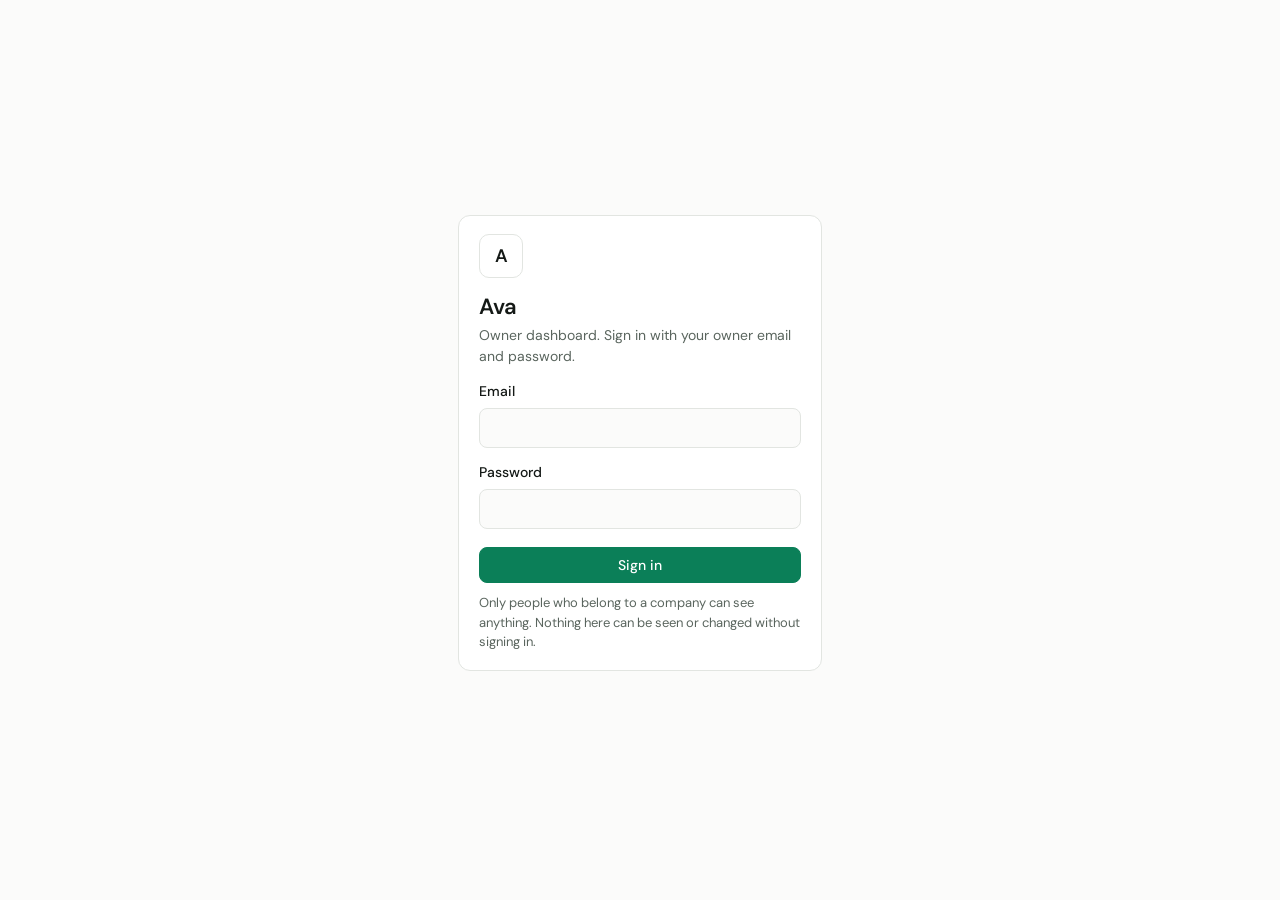
==== commit 42d7a89b: "Dashboard look 3: connector tags from recorded facts; sign-in text" ====
--- a/index.html
+++ b/index.html
@@ -24,7 +24,7 @@
   <div class="card signin-card">
     <div class="brand big" aria-hidden="true">A</div>
     <h1>Ava</h1>
-    <p class="muted">Owner dashboard (new look, preview). Sign in with your owner email and password.</p>
+    <p class="muted">Owner dashboard. Sign in with your owner email and password.</p>
     <form id="signin-form" autocomplete="on">
       <label class="field" for="email">Email</label>
       <input id="email" name="username" type="email" autocomplete="username" required />
